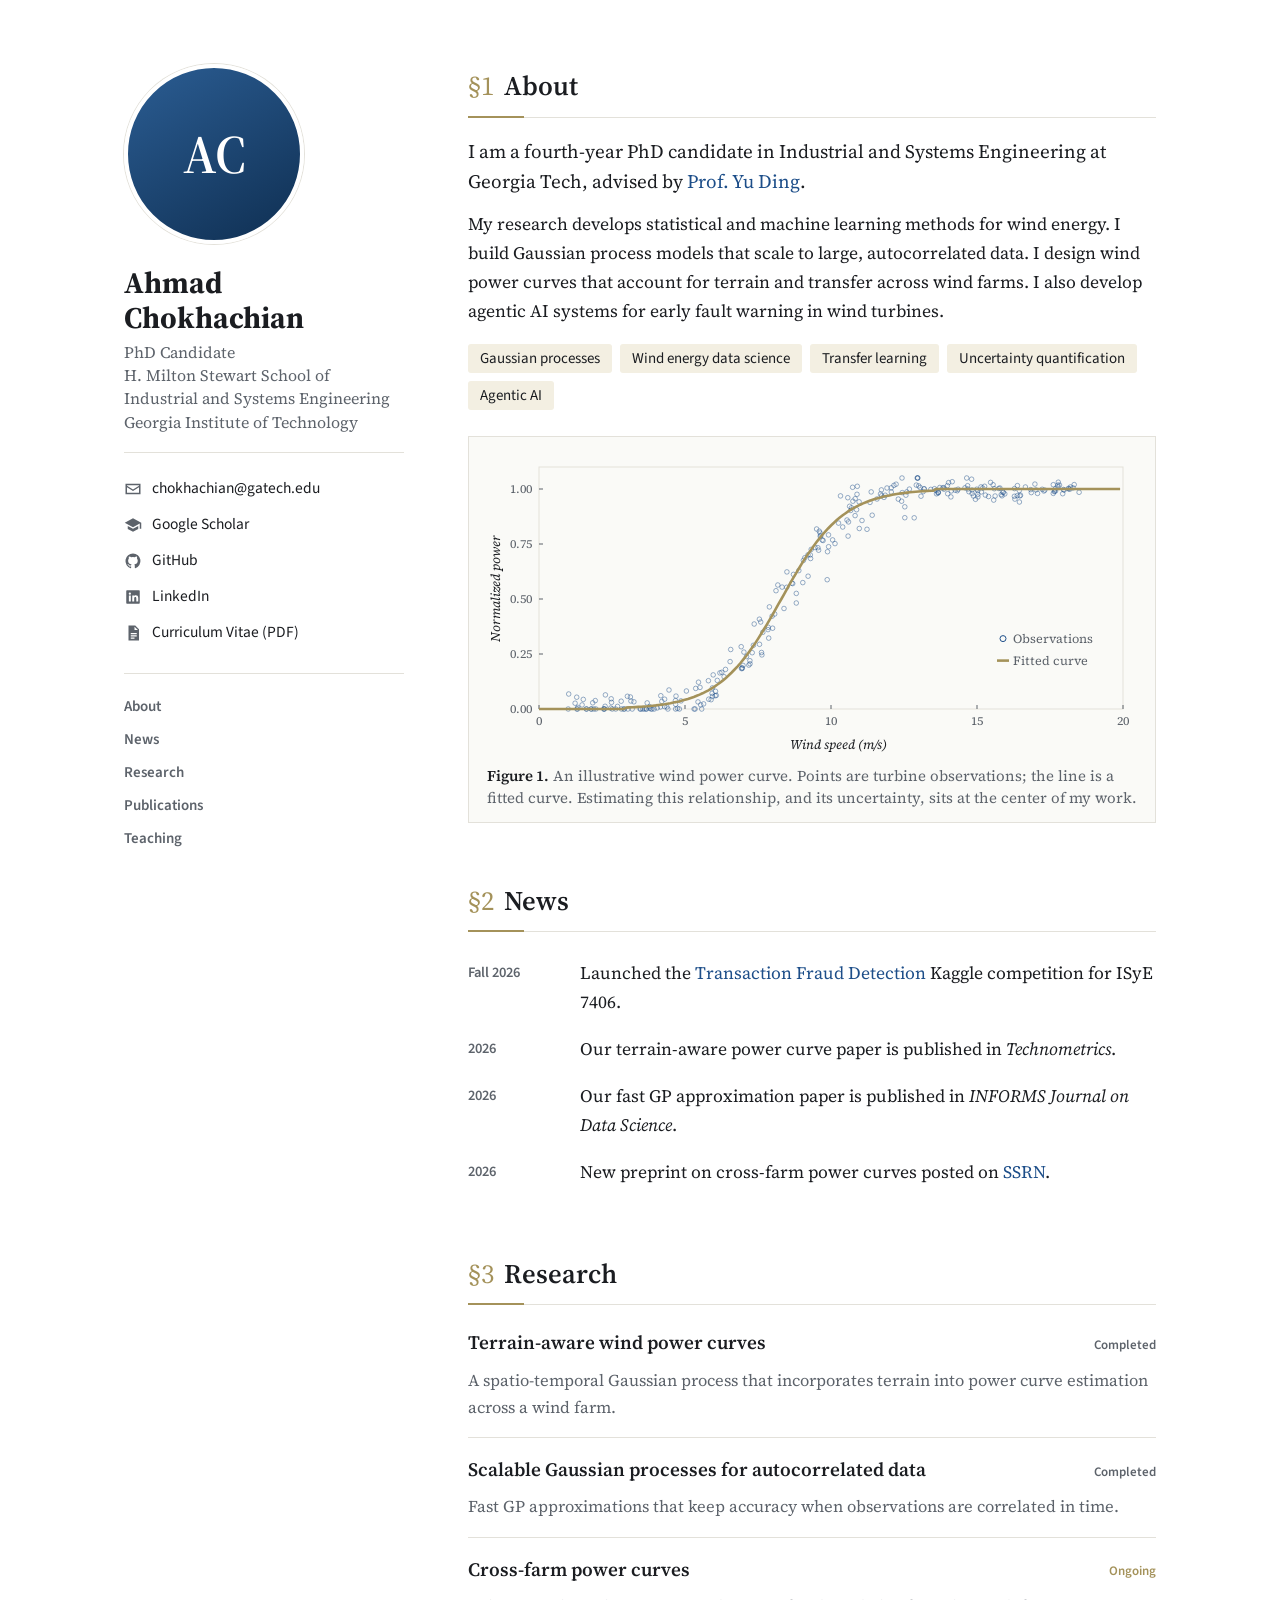
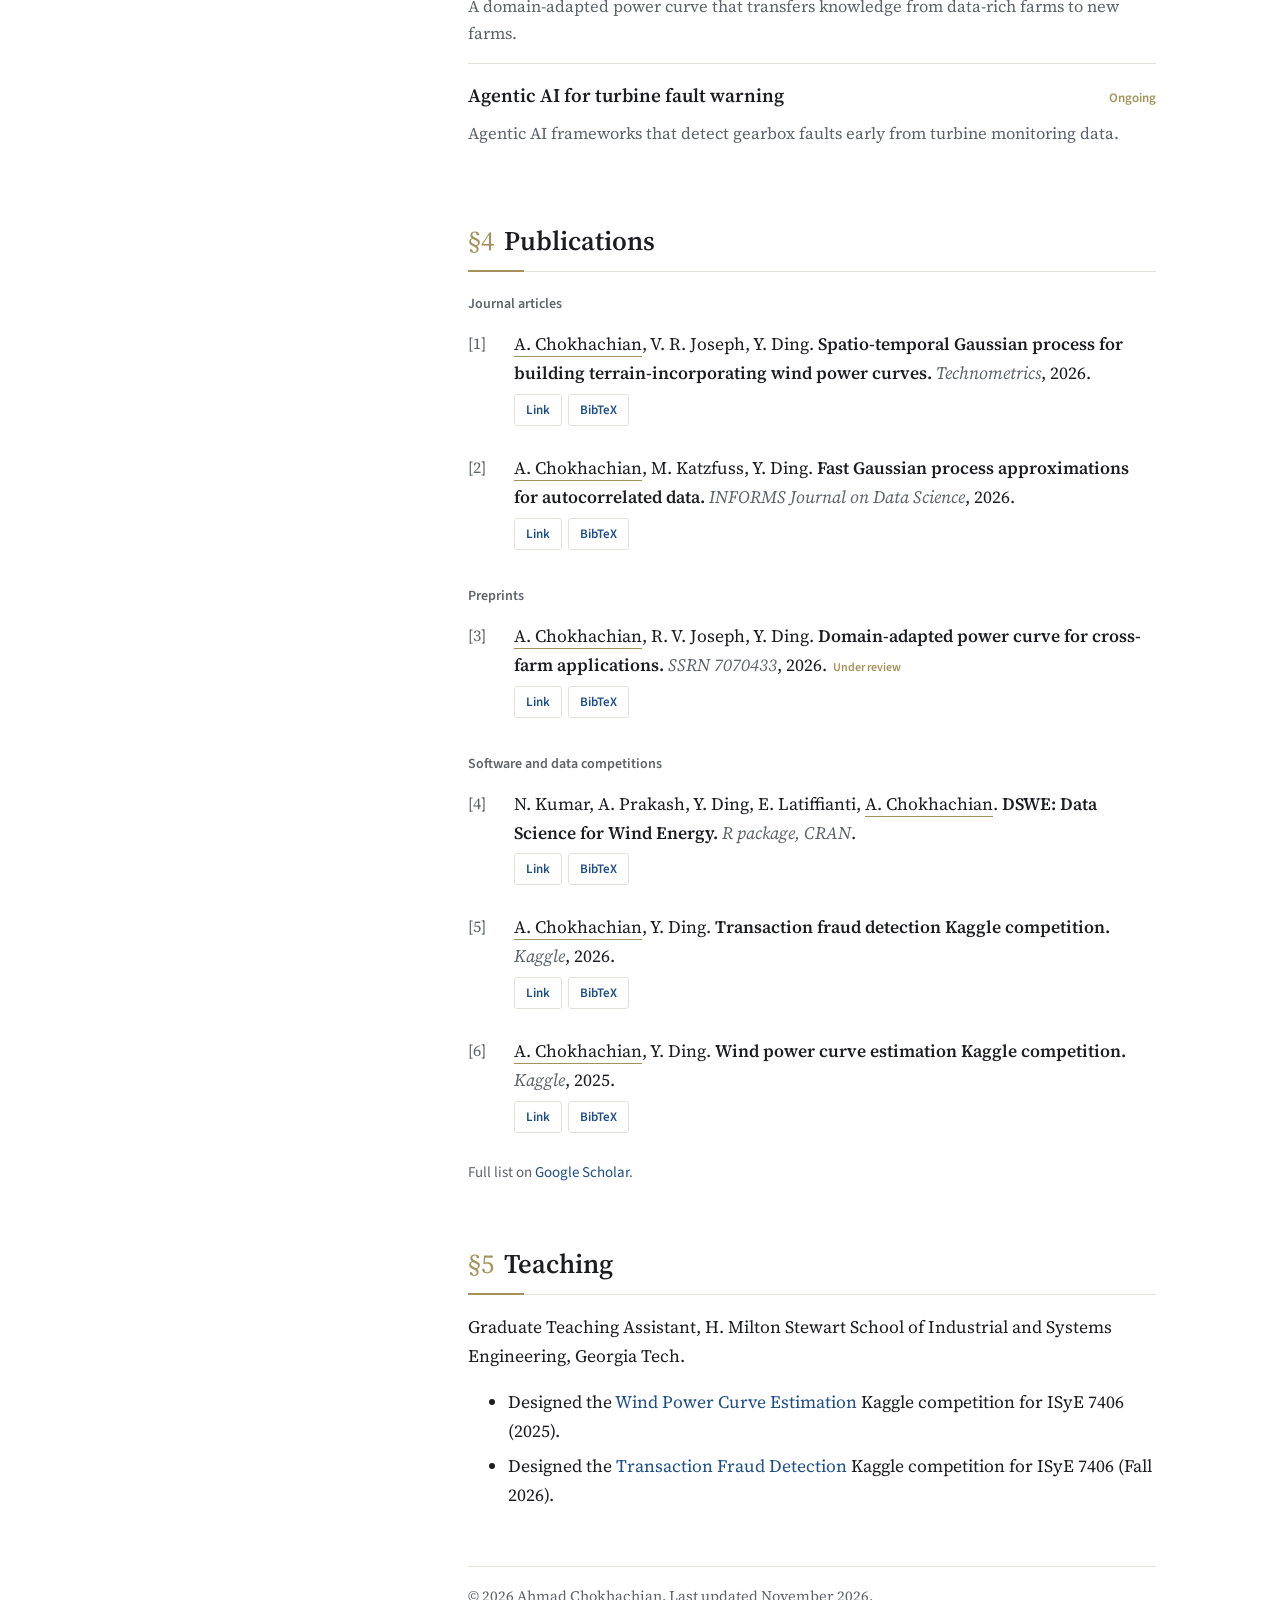
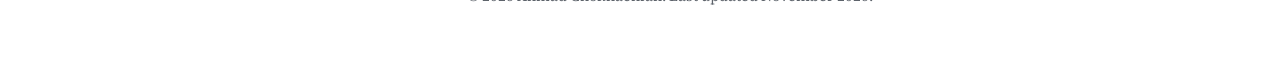
==== index.html @ 2f4c987b "Add files via upload" ====
<!DOCTYPE html>
<html lang="en">
<head>
<meta charset="utf-8">
<meta name="viewport" content="width=device-width, initial-scale=1">
<title>Ahmad Chokhachian</title>
<meta name="description" content="Ahmad Chokhachian, PhD candidate at Georgia Tech ISyE. Wind energy data science, Gaussian processes, agentic AI.">
<link rel="preconnect" href="https://fonts.googleapis.com">
<link rel="preconnect" href="https://fonts.gstatic.com" crossorigin>
<link href="https://fonts.googleapis.com/css2?family=Source+Serif+4:ital,opsz,wght@0,8..60,400;0,8..60,600;0,8..60,700;1,8..60,400&family=Source+Sans+3:wght@400;600&display=swap" rel="stylesheet">
<style>
/* VOICE: scholarly, quiet, precise, like a well-set journal page
   IDEA: a journal article: sidebar as author block, sections as numbered paper sections, a captioned figure
   PICTURE: Figure 1, a wind power curve with turbine observations and a fitted curve
   COLOUR and TYPE: white paper, near-black ink, deep blue links, Georgia Tech gold as hairline accent; Source Serif 4 + Source Sans 3
   LAYOUT: fixed profile sidebar left, single reading column right; stacks on narrow screens */
:root{color-scheme:light dark;
--bg:light-dark(#ffffff,#121417);--paper:light-dark(#fafaf7,#181b1f);--ink:light-dark(#1b1d21,#e4e6ea);
--mute:light-dark(#5d636b,#9aa1aa);--link:light-dark(#1d4e89,#8db8ea);--rule:light-dark(#e3e1da,#2a2e34);
--gold:light-dark(#a4925a,#c8b67c);--hi:light-dark(#f3efe2,#24221b)}
:root[data-theme=light]{color-scheme:light}:root[data-theme=dark]{color-scheme:dark}
*{box-sizing:border-box;min-width:0}
html{scroll-padding-top:24px;scroll-behavior:smooth}
@media(prefers-reduced-motion:reduce){html{scroll-behavior:auto}}
body{margin:0;background:var(--bg);color:var(--ink);font:17.5px/1.65 "Source Serif 4",Georgia,serif;overflow-x:clip}
a{color:var(--link);text-decoration:none}a:hover{text-decoration:underline;text-underline-offset:3px}
a:focus-visible,button:focus-visible{outline:2px solid var(--gold);outline-offset:2px}
.sans{font-family:"Source Sans 3",system-ui,sans-serif}

.page{max-width:1160px;margin:0 auto;display:grid;grid-template-columns:280px minmax(0,1fr);gap:clamp(32px,5vw,72px);padding:clamp(28px,5vw,64px) max(5vw,18px)}

/* sidebar */
aside{position:sticky;top:40px;align-self:start}
.photo{width:180px;height:180px;border-radius:50%;background:linear-gradient(150deg,#2b5d93,#0f2f52);display:grid;place-items:center;color:#fff;font:600 54px "Source Serif 4",serif;overflow:hidden;border:4px solid var(--bg);box-shadow:0 0 0 1px var(--rule)}
.photo img{width:100%;height:100%;object-fit:cover}
aside h1{font-size:30px;line-height:1.15;margin:22px 0 6px;font-weight:700}
.title{color:var(--mute);font-size:16px;line-height:1.45;margin:0 0 18px}
.side-list{list-style:none;margin:0;padding:18px 0 0;border-top:1px solid var(--rule);font:15.5px/1.4 "Source Sans 3",sans-serif}
.side-list li{display:flex;gap:10px;align-items:center;min-height:36px}
.side-list svg{width:18px;height:18px;flex:none;fill:var(--mute)}
.side-list a{color:var(--ink)}.side-list a:hover{color:var(--link)}
.toc{margin-top:22px;padding-top:16px;border-top:1px solid var(--rule);display:flex;flex-direction:column;font:600 15px "Source Sans 3",sans-serif}
.toc a{color:var(--mute);padding:6px 0}.toc a:hover{color:var(--link);text-decoration:none}

/* main */
main section{margin-bottom:56px}
h2{font-size:27px;font-weight:600;margin:0 0 18px;padding-bottom:8px;border-bottom:1px solid var(--rule);position:relative}
h2::after{content:"";position:absolute;left:0;bottom:-1px;width:56px;height:2px;background:var(--gold)}
h2 .n{color:var(--gold);font-weight:400;margin-right:10px}
h3{font-size:19px;font-weight:600;margin:0 0 4px}
p{margin:0 0 14px}
.lede{font-size:19px;line-height:1.6}
.interests{display:flex;flex-wrap:wrap;gap:8px;margin:18px 0 6px;font:15px "Source Sans 3",sans-serif}
.interests span{background:var(--hi);padding:4px 12px;border-radius:3px}

figure{margin:26px 0 8px;background:var(--paper);border:1px solid var(--rule);padding:18px 18px 12px}
.fig{position:relative;min-height:300px}.fig>svg{position:absolute;inset:0;width:100%;height:100%}
figcaption{font-size:15px;color:var(--mute);margin-top:10px;line-height:1.5}
figcaption b{color:var(--ink);font-weight:600}

/* research */
.proj{display:grid;grid-template-columns:minmax(0,1fr) auto;gap:4px 18px;padding:16px 0;border-top:1px solid var(--rule)}
.proj:first-of-type{border-top:0;padding-top:4px}
.proj p{grid-column:1/-1;margin:0;color:var(--mute);font-size:16.5px}
.status{font:600 13px "Source Sans 3",sans-serif;color:var(--mute);white-space:nowrap;align-self:center}
.status.on{color:var(--gold)}

/* news */
.news{list-style:none;margin:0;padding:0}
.news li{display:grid;grid-template-columns:96px minmax(0,1fr);gap:16px;padding:9px 0}
.news time{font:600 14.5px/1.9 "Source Sans 3",sans-serif;color:var(--mute);white-space:nowrap}

/* publications */
.pubs{list-style:none;margin:0;padding:0;counter-reset:p}
.pub{counter-increment:p;position:relative;padding:14px 0 14px 46px}
.pub::before{content:"[" counter(p) "]";position:absolute;left:0;top:14px;color:var(--mute);font-size:16px}
.pub .t{font-weight:600}
.pub .a{color:var(--ink)}.pub .a u{text-decoration:none;border-bottom:1.5px solid var(--gold)}
.pub .v{color:var(--mute);font-style:italic}
.kind{font:600 12px "Source Sans 3",sans-serif;color:var(--gold);margin-left:6px;font-style:normal;white-space:nowrap}
.acts{display:flex;gap:6px;flex-wrap:wrap;margin-top:6px}
.acts a,.acts button{font:600 13px "Source Sans 3",sans-serif;border:1px solid var(--rule);background:none;color:var(--link);padding:4px 11px;border-radius:3px;cursor:pointer;min-height:32px;display:inline-flex;align-items:center}
.acts a:hover,.acts button:hover{border-color:var(--link);text-decoration:none}
pre{overflow-x:auto;background:var(--paper);border:1px solid var(--rule);padding:12px;font-size:13px;margin:10px 0 0;line-height:1.5}
pre[hidden]{display:none}
.subhead{font:600 14px "Source Sans 3",sans-serif;color:var(--mute);margin:22px 0 2px}

/* teaching */
.teach li{margin-bottom:6px}

footer{border-top:1px solid var(--rule);padding-top:18px;color:var(--mute);font-size:14.5px}

@media(max-width:900px){
 .page{grid-template-columns:minmax(0,1fr)}
 aside{position:static;display:grid;grid-template-columns:auto minmax(0,1fr);gap:0 24px;align-items:center}
 .photo{width:120px;height:120px;font-size:38px;grid-row:span 2}
 aside h1{margin-top:0}
 .side-list,.toc{grid-column:1/-1}
 .side-list{display:flex;flex-wrap:wrap;gap:0 18px}
 .toc{flex-direction:row;flex-wrap:wrap;gap:0 18px}
}
@media(max-width:560px){
 aside{grid-template-columns:minmax(0,1fr)}
 .photo{grid-row:auto}aside h1{margin-top:16px}
 .news li{grid-template-columns:minmax(0,1fr);gap:0}
 .fig{min-height:240px}
 .pub{padding-left:36px}
}
</style>
</head>
<body>
<div class="page">

<aside>
 <!-- Replace the initials with your photo: <img src="photo.jpg" alt="Ahmad Chokhachian"> -->
 <div class="photo" aria-hidden="true">AC</div>
 <div>
  <h1>Ahmad Chokhachian</h1>
  <p class="title">PhD Candidate<br>H. Milton Stewart School of Industrial and Systems Engineering<br>Georgia Institute of Technology</p>
 </div>
 <ul class="side-list">
  <li><svg viewBox="0 0 24 24"><path d="M2 5h20v14H2zm2 2v.5l8 5 8-5V7zm16 2.8-8 5-8-5V17h16z"/></svg><a href="mailto:chokhachian@gatech.edu">chokhachian@gatech.edu</a></li>
  <li><svg viewBox="0 0 24 24"><path d="M12 3 1 9l11 6 9-4.9V17h2V9zM5 13.2v4L12 21l7-3.8v-4L12 17z"/></svg><a href="https://scholar.google.com/citations?user=hi71vY8AAAAJ">Google Scholar</a></li>
  <li><svg viewBox="0 0 24 24"><path d="M12 2a10 10 0 0 0-3.2 19.5c.5.1.7-.2.7-.5v-1.7c-2.8.6-3.4-1.3-3.4-1.3-.4-1.2-1.1-1.5-1.1-1.5-.9-.6.1-.6.1-.6 1 .1 1.5 1 1.5 1 .9 1.5 2.3 1.1 2.9.8.1-.6.3-1.1.6-1.3-2.2-.3-4.6-1.1-4.6-5 0-1.1.4-2 1-2.7-.1-.3-.4-1.3.1-2.7 0 0 .8-.3 2.8 1a9.5 9.5 0 0 1 5 0c1.9-1.3 2.8-1 2.8-1 .5 1.4.2 2.4.1 2.7.6.7 1 1.6 1 2.7 0 3.9-2.3 4.7-4.6 5 .4.3.7.9.7 1.9V21c0 .3.2.6.7.5A10 10 0 0 0 12 2z"/></svg><a href="https://github.com/AhmadChokhachian">GitHub</a></li>
  <li><svg viewBox="0 0 24 24"><path d="M4 3h16a1 1 0 0 1 1 1v16a1 1 0 0 1-1 1H4a1 1 0 0 1-1-1V4a1 1 0 0 1 1-1zm2.5 7v8h2.6v-8zm1.3-4a1.5 1.5 0 1 0 0 3 1.5 1.5 0 0 0 0-3zM11 10v8h2.6v-4.2c0-1.1.4-1.9 1.5-1.9s1.3.9 1.3 2V18H19v-4.6c0-2.6-1.4-3.6-3.2-3.6-1.4 0-2.1.7-2.3 1.2V10z"/></svg><a href="https://www.linkedin.com/">LinkedIn</a></li>
  <li><svg viewBox="0 0 24 24"><path d="M6 2h9l5 5v15H6zm8 1.5V8h4.5zM9 12v1.5h8V12zm0 3v1.5h8V15zm0 3v1.5h5V18z"/></svg><a href="cv.pdf">Curriculum Vitae (PDF)</a></li>
 </ul>
 <nav class="toc" aria-label="Sections">
  <a href="#about">About</a><a href="#news">News</a><a href="#research">Research</a><a href="#publications">Publications</a><a href="#teaching">Teaching</a>
 </nav>
</aside>

<main>
 <section id="about">
  <h2><span class="n">§1</span>About</h2>
  <p class="lede">I am a fourth-year PhD candidate in Industrial and Systems Engineering at Georgia Tech, advised by <a href="https://www.isye.gatech.edu/users/yu-ding">Prof. Yu Ding</a>.</p>
  <p>My research develops statistical and machine learning methods for wind energy. I build Gaussian process models that scale to large, autocorrelated data. I design wind power curves that account for terrain and transfer across wind farms. I also develop agentic AI systems for early fault warning in wind turbines.</p>
  <div class="interests"><span>Gaussian processes</span><span>Wind energy data science</span><span>Transfer learning</span><span>Uncertainty quantification</span><span>Agentic AI</span></div>
  <figure>
   <div class="fig"><svg id="pc" role="img" aria-label="Illustrative wind power curve with turbine observations and fitted curve"></svg></div>
   <figcaption><b>Figure 1.</b> An illustrative wind power curve. Points are turbine observations; the line is a fitted curve. Estimating this relationship, and its uncertainty, sits at the center of my work.</figcaption>
  </figure>
 </section>

 <section id="news">
  <h2><span class="n">§2</span>News</h2>
  <ul class="news" id="newslist"></ul>
 </section>

 <section id="research">
  <h2><span class="n">§3</span>Research</h2>
  <div id="projects"></div>
 </section>

 <section id="publications">
  <h2><span class="n">§4</span>Publications</h2>
  <div id="pubs"></div>
  <p class="sans" style="font-size:15px;color:var(--mute);margin-top:14px">Full list on <a href="https://scholar.google.com/citations?user=hi71vY8AAAAJ">Google Scholar</a>.</p>
 </section>

 <section id="teaching">
  <h2><span class="n">§5</span>Teaching</h2>
  <p>Graduate Teaching Assistant, H. Milton Stewart School of Industrial and Systems Engineering, Georgia Tech.</p>
  <ul class="teach">
   <li>Designed the <a href="https://www.kaggle.com/competitions/isye-7406">Wind Power Curve Estimation</a> Kaggle competition for ISyE 7406 (2025).</li>
   <li>Designed the <a href="https://www.kaggle.com/competitions/transaction-fraud-detection">Transaction Fraud Detection</a> Kaggle competition for ISyE 7406 (Fall 2026).</li>
  </ul>
 </section>

 <footer>© 2026 Ahmad Chokhachian. Last updated November 2026.</footer>
</main>
</div>

<script>
{
const news=[
 {d:"Fall 2026",t:"Launched the <a href=\"https://www.kaggle.com/competitions/transaction-fraud-detection\">Transaction Fraud Detection</a> Kaggle competition for ISyE 7406."},
 {d:"2026",t:"Our terrain-aware power curve paper is published in <i>Technometrics</i>."},
 {d:"2026",t:"Our fast GP approximation paper is published in <i>INFORMS Journal on Data Science</i>."},
 {d:"2026",t:"New preprint on cross-farm power curves posted on <a href=\"https://ssrn.com/abstract=7070433\">SSRN</a>."}
];
document.getElementById('newslist').innerHTML=news.map(n=>`<li><time>${n.d}</time><span>${n.t}</span></li>`).join('');

const projects=[
 {t:"Terrain-aware wind power curves",d:"A spatio-temporal Gaussian process that incorporates terrain into power curve estimation across a wind farm.",s:"Completed"},
 {t:"Scalable Gaussian processes for autocorrelated data",d:"Fast GP approximations that keep accuracy when observations are correlated in time.",s:"Completed"},
 {t:"Cross-farm power curves",d:"A domain-adapted power curve that transfers knowledge from data-rich farms to new farms.",s:"Ongoing"},
 {t:"Agentic AI for turbine fault warning",d:"Agentic AI frameworks that detect gearbox faults early from turbine monitoring data.",s:"Ongoing"}
];
document.getElementById('projects').innerHTML=projects.map(p=>`<div class="proj"><h3>${p.t}</h3><span class="status${p.s==='Ongoing'?' on':''}">${p.s}</span><p>${p.d}</p></div>`).join('');

const me='A. Chokhachian';
const groups=[
 {h:"Journal articles",items:[
  {t:"Spatio-temporal Gaussian process for building terrain-incorporating wind power curves",a:["A. Chokhachian","V. R. Joseph","Y. Ding"],v:"Technometrics",y:2026,key:"chokhachian2026stgp",url:"https://scholar.google.com/citations?user=hi71vY8AAAAJ"},
  {t:"Fast Gaussian process approximations for autocorrelated data",a:["A. Chokhachian","M. Katzfuss","Y. Ding"],v:"INFORMS Journal on Data Science",y:2026,key:"chokhachian2026fast",url:"https://scholar.google.com/citations?user=hi71vY8AAAAJ"}]},
 {h:"Preprints",items:[
  {t:"Domain-adapted power curve for cross-farm applications",a:["A. Chokhachian","R. V. Joseph","Y. Ding"],v:"SSRN 7070433",y:2026,key:"chokhachian2026domain",url:"https://ssrn.com/abstract=7070433",k:"Under review"}]},
 {h:"Software and data competitions",items:[
  {t:"DSWE: Data Science for Wind Energy",a:["N. Kumar","A. Prakash","Y. Ding","E. Latiffianti","A. Chokhachian"],v:"R package, CRAN",y:null,key:"dswe",url:"https://cran.r-project.org/package=DSWE"},
  {t:"Transaction fraud detection Kaggle competition",a:["A. Chokhachian","Y. Ding"],v:"Kaggle",y:2026,key:"chokhachian2026fraud",url:"https://www.kaggle.com/competitions/transaction-fraud-detection"},
  {t:"Wind power curve estimation Kaggle competition",a:["A. Chokhachian","Y. Ding"],v:"Kaggle",y:2025,key:"chokhachian2025wind",url:"https://www.kaggle.com/competitions/isye-7406"}]}
];
let i=0;const all=[];
document.getElementById('pubs').innerHTML=groups.map(g=>`<div class="subhead">${g.h}</div><ol class="pubs" style="counter-reset:p ${all.length}">`+g.items.map(p=>{const n=i++;all.push(p);return `<li class="pub">
 <span class="a">${p.a.map(x=>x===me?`<u>${x}</u>`:x).join(', ')}.</span>
 <span class="t">${p.t}.</span>
 <span class="v">${p.v}</span>${p.y?`, ${p.y}`:''}.${p.k?`<span class="kind">${p.k}</span>`:''}
 <div class="acts"><a href="${p.url}">Link</a><button type="button" data-b="${n}" aria-expanded="false">BibTeX</button></div>
 <pre id="bib${n}" hidden></pre></li>`}).join('')+`</ol>`).join('');
all.forEach((p,n)=>{document.getElementById('bib'+n).textContent=`@article{${p.key},\n  title   = {${p.t}},\n  author  = {${p.a.join(' and ')}},\n  journal = {${p.v}},${p.y?`\n  year    = {${p.y}}`:''}\n}`});
document.getElementById('pubs').addEventListener('click',e=>{
 const b=e.target.closest('button[data-b]');if(!b)return;
 const pre=document.getElementById('bib'+b.dataset.b);pre.hidden=!pre.hidden;b.setAttribute('aria-expanded',String(!pre.hidden));
});

/* Figure 1 */
const s=document.getElementById('pc');
let seed=11;const rnd=()=>(seed=(seed*16807)%2147483647)/2147483647;
const gauss=()=>{let u=0;while(!u)u=rnd();return Math.sqrt(-2*Math.log(u))*Math.cos(2*Math.PI*rnd())};
const f=x=>x<3?0:x>=13.5?1:1/(1+Math.exp(-(x-8.3)*0.95));
const pts=[];for(let k=0;k<300;k++){const x=rnd()*17.5+1;const sd=x>4&&x<13?0.06:0.025;pts.push([x,Math.max(0,Math.min(1.05,f(x)+gauss()*sd))])}
const draw=()=>{
 const W=s.clientWidth,H=s.clientHeight;if(!W||!H)return;
 const sm=W<440,m={l:sm?38:52,r:14,t:12,b:sm?38:46};
 const X=x=>m.l+x/20*(W-m.l-m.r),Y=y=>H-m.b-y/1.1*(H-m.t-m.b);
 let g=`<rect x="${m.l}" y="${m.t}" width="${W-m.l-m.r}" height="${H-m.t-m.b}" fill="none" stroke="var(--rule)"/>`;
 [0,.25,.5,.75,1].forEach(v=>{g+=`<line x1="${m.l}" x2="${m.l+4}" y1="${Y(v)}" y2="${Y(v)}" stroke="var(--mute)"/>`;if(!sm||v%0.5===0)g+=`<text x="${m.l-7}" y="${Y(v)+4}" text-anchor="end" font-size="12" fill="var(--mute)" font-family="Source Sans 3,sans-serif">${v.toFixed(sm?1:2)}</text>`});
 [0,5,10,15,20].forEach(v=>{g+=`<line x1="${X(v)}" x2="${X(v)}" y1="${H-m.b}" y2="${H-m.b-4}" stroke="var(--mute)"/><text x="${X(v)}" y="${H-m.b+16}" text-anchor="middle" font-size="12" fill="var(--mute)" font-family="Source Sans 3,sans-serif">${v}</text>`});
 g+=`<text x="${(W+m.l)/2}" y="${H-6}" text-anchor="middle" font-size="13" fill="var(--ink)" font-style="italic">Wind speed (m/s)</text>`;
 g+=`<text transform="translate(13 ${(H-m.b+m.t)/2}) rotate(-90)" text-anchor="middle" font-size="13" fill="var(--ink)" font-style="italic">${sm?'Power':'Normalized power'}</text>`;
 g+=pts.map(([x,y])=>`<circle cx="${X(x).toFixed(1)}" cy="${Y(y).toFixed(1)}" r="2.3" fill="none" stroke="var(--link)" stroke-opacity=".45"/>`).join('');
 let d='';for(let x=0;x<=20;x+=0.1)d+=(d?'L':'M')+X(x).toFixed(1)+' '+Y(f(x)).toFixed(1);
 g+=`<path d="${d}" fill="none" stroke="var(--gold)" stroke-width="2.6"/>`;
 const lx=W-m.r-(sm?96:120),ly=Y(0.32);
 g+=`<circle cx="${lx}" cy="${ly}" r="3" fill="none" stroke="var(--link)"/><text x="${lx+10}" y="${ly+4}" font-size="12.5" fill="var(--mute)" font-family="Source Sans 3,sans-serif">Observations</text>`;
 g+=`<line x1="${lx-6}" x2="${lx+6}" y1="${ly+22}" y2="${ly+22}" stroke="var(--gold)" stroke-width="2.6"/><text x="${lx+10}" y="${ly+26}" font-size="12.5" fill="var(--mute)" font-family="Source Sans 3,sans-serif">Fitted curve</text>`;
 s.innerHTML=g;
};
const ro=new ResizeObserver(draw);ro.observe(s);
}
</script>
</body>
</html>
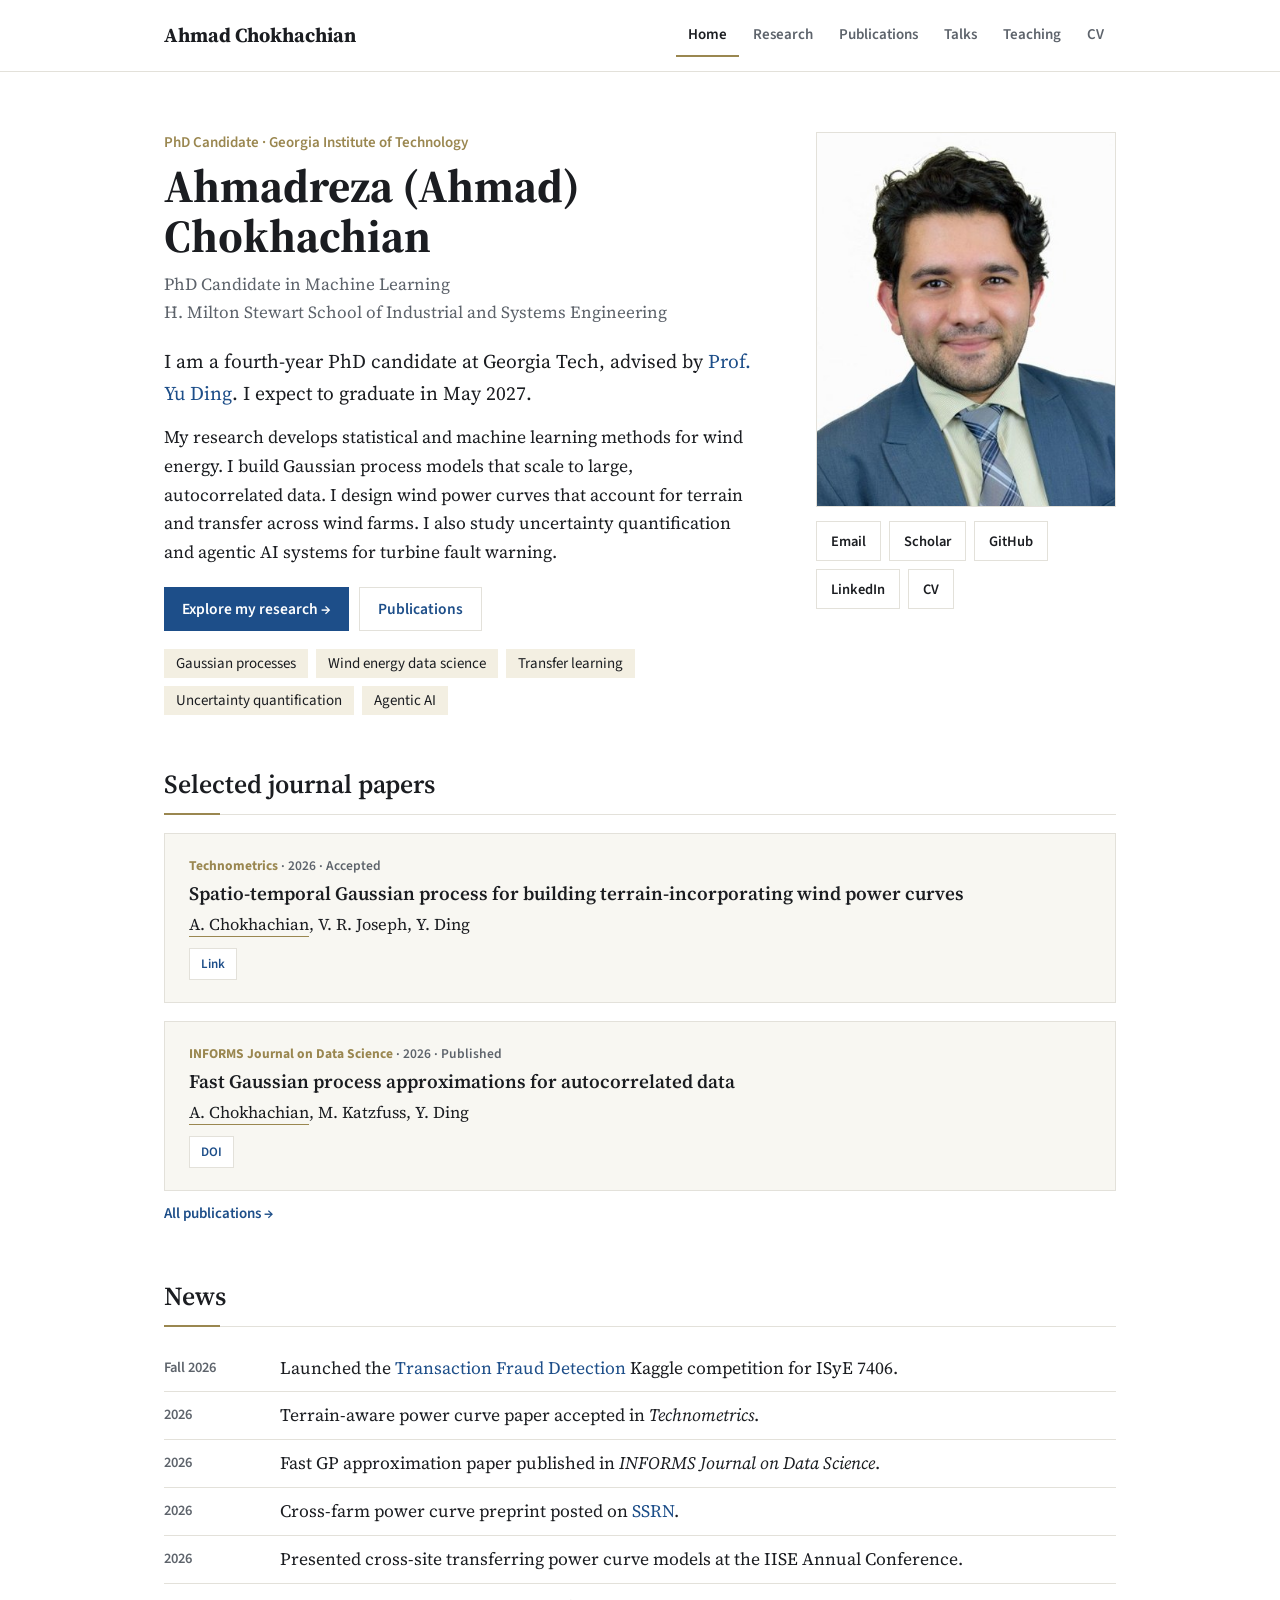
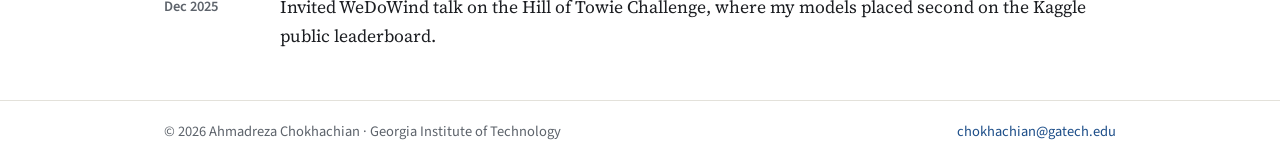
==== commit 4d4623e8: "Add files via upload" ====
--- a/index.html
+++ b/index.html
@@ -4,241 +4,36 @@
 <meta charset="utf-8">
 <meta name="viewport" content="width=device-width, initial-scale=1">
 <title>Ahmad Chokhachian</title>
-<meta name="description" content="Ahmad Chokhachian, PhD candidate at Georgia Tech ISyE. Wind energy data science, Gaussian processes, agentic AI.">
+<meta name="description" content="Ahmadreza (Ahmad) Chokhachian, PhD candidate in Machine Learning at Georgia Tech. Wind energy data science, Gaussian processes, uncertainty quantification.">
 <link rel="preconnect" href="https://fonts.googleapis.com">
 <link rel="preconnect" href="https://fonts.gstatic.com" crossorigin>
-<link href="https://fonts.googleapis.com/css2?family=Source+Serif+4:ital,opsz,wght@0,8..60,400;0,8..60,600;0,8..60,700;1,8..60,400&family=Source+Sans+3:wght@400;600&display=swap" rel="stylesheet">
-<style>
-/* VOICE: scholarly, quiet, precise, like a well-set journal page
-   IDEA: a journal article: sidebar as author block, sections as numbered paper sections, a captioned figure
-   PICTURE: Figure 1, a wind power curve with turbine observations and a fitted curve
-   COLOUR and TYPE: white paper, near-black ink, deep blue links, Georgia Tech gold as hairline accent; Source Serif 4 + Source Sans 3
-   LAYOUT: fixed profile sidebar left, single reading column right; stacks on narrow screens */
-:root{color-scheme:light dark;
---bg:light-dark(#ffffff,#121417);--paper:light-dark(#fafaf7,#181b1f);--ink:light-dark(#1b1d21,#e4e6ea);
---mute:light-dark(#5d636b,#9aa1aa);--link:light-dark(#1d4e89,#8db8ea);--rule:light-dark(#e3e1da,#2a2e34);
---gold:light-dark(#a4925a,#c8b67c);--hi:light-dark(#f3efe2,#24221b)}
-:root[data-theme=light]{color-scheme:light}:root[data-theme=dark]{color-scheme:dark}
-*{box-sizing:border-box;min-width:0}
-html{scroll-padding-top:24px;scroll-behavior:smooth}
-@media(prefers-reduced-motion:reduce){html{scroll-behavior:auto}}
-body{margin:0;background:var(--bg);color:var(--ink);font:17.5px/1.65 "Source Serif 4",Georgia,serif;overflow-x:clip}
-a{color:var(--link);text-decoration:none}a:hover{text-decoration:underline;text-underline-offset:3px}
-a:focus-visible,button:focus-visible{outline:2px solid var(--gold);outline-offset:2px}
-.sans{font-family:"Source Sans 3",system-ui,sans-serif}
-
-.page{max-width:1160px;margin:0 auto;display:grid;grid-template-columns:280px minmax(0,1fr);gap:clamp(32px,5vw,72px);padding:clamp(28px,5vw,64px) max(5vw,18px)}
-
-/* sidebar */
-aside{position:sticky;top:40px;align-self:start}
-.photo{width:180px;height:180px;border-radius:50%;background:linear-gradient(150deg,#2b5d93,#0f2f52);display:grid;place-items:center;color:#fff;font:600 54px "Source Serif 4",serif;overflow:hidden;border:4px solid var(--bg);box-shadow:0 0 0 1px var(--rule)}
-.photo img{width:100%;height:100%;object-fit:cover}
-aside h1{font-size:30px;line-height:1.15;margin:22px 0 6px;font-weight:700}
-.title{color:var(--mute);font-size:16px;line-height:1.45;margin:0 0 18px}
-.side-list{list-style:none;margin:0;padding:18px 0 0;border-top:1px solid var(--rule);font:15.5px/1.4 "Source Sans 3",sans-serif}
-.side-list li{display:flex;gap:10px;align-items:center;min-height:36px}
-.side-list svg{width:18px;height:18px;flex:none;fill:var(--mute)}
-.side-list a{color:var(--ink)}.side-list a:hover{color:var(--link)}
-.toc{margin-top:22px;padding-top:16px;border-top:1px solid var(--rule);display:flex;flex-direction:column;font:600 15px "Source Sans 3",sans-serif}
-.toc a{color:var(--mute);padding:6px 0}.toc a:hover{color:var(--link);text-decoration:none}
-
-/* main */
-main section{margin-bottom:56px}
-h2{font-size:27px;font-weight:600;margin:0 0 18px;padding-bottom:8px;border-bottom:1px solid var(--rule);position:relative}
-h2::after{content:"";position:absolute;left:0;bottom:-1px;width:56px;height:2px;background:var(--gold)}
-h2 .n{color:var(--gold);font-weight:400;margin-right:10px}
-h3{font-size:19px;font-weight:600;margin:0 0 4px}
-p{margin:0 0 14px}
-.lede{font-size:19px;line-height:1.6}
-.interests{display:flex;flex-wrap:wrap;gap:8px;margin:18px 0 6px;font:15px "Source Sans 3",sans-serif}
-.interests span{background:var(--hi);padding:4px 12px;border-radius:3px}
-
-figure{margin:26px 0 8px;background:var(--paper);border:1px solid var(--rule);padding:18px 18px 12px}
-.fig{position:relative;min-height:300px}.fig>svg{position:absolute;inset:0;width:100%;height:100%}
-figcaption{font-size:15px;color:var(--mute);margin-top:10px;line-height:1.5}
-figcaption b{color:var(--ink);font-weight:600}
-
-/* research */
-.proj{display:grid;grid-template-columns:minmax(0,1fr) auto;gap:4px 18px;padding:16px 0;border-top:1px solid var(--rule)}
-.proj:first-of-type{border-top:0;padding-top:4px}
-.proj p{grid-column:1/-1;margin:0;color:var(--mute);font-size:16.5px}
-.status{font:600 13px "Source Sans 3",sans-serif;color:var(--mute);white-space:nowrap;align-self:center}
-.status.on{color:var(--gold)}
-
-/* news */
-.news{list-style:none;margin:0;padding:0}
-.news li{display:grid;grid-template-columns:96px minmax(0,1fr);gap:16px;padding:9px 0}
-.news time{font:600 14.5px/1.9 "Source Sans 3",sans-serif;color:var(--mute);white-space:nowrap}
-
-/* publications */
-.pubs{list-style:none;margin:0;padding:0;counter-reset:p}
-.pub{counter-increment:p;position:relative;padding:14px 0 14px 46px}
-.pub::before{content:"[" counter(p) "]";position:absolute;left:0;top:14px;color:var(--mute);font-size:16px}
-.pub .t{font-weight:600}
-.pub .a{color:var(--ink)}.pub .a u{text-decoration:none;border-bottom:1.5px solid var(--gold)}
-.pub .v{color:var(--mute);font-style:italic}
-.kind{font:600 12px "Source Sans 3",sans-serif;color:var(--gold);margin-left:6px;font-style:normal;white-space:nowrap}
-.acts{display:flex;gap:6px;flex-wrap:wrap;margin-top:6px}
-.acts a,.acts button{font:600 13px "Source Sans 3",sans-serif;border:1px solid var(--rule);background:none;color:var(--link);padding:4px 11px;border-radius:3px;cursor:pointer;min-height:32px;display:inline-flex;align-items:center}
-.acts a:hover,.acts button:hover{border-color:var(--link);text-decoration:none}
-pre{overflow-x:auto;background:var(--paper);border:1px solid var(--rule);padding:12px;font-size:13px;margin:10px 0 0;line-height:1.5}
-pre[hidden]{display:none}
-.subhead{font:600 14px "Source Sans 3",sans-serif;color:var(--mute);margin:22px 0 2px}
-
-/* teaching */
-.teach li{margin-bottom:6px}
-
-footer{border-top:1px solid var(--rule);padding-top:18px;color:var(--mute);font-size:14.5px}
-
-@media(max-width:900px){
- .page{grid-template-columns:minmax(0,1fr)}
- aside{position:static;display:grid;grid-template-columns:auto minmax(0,1fr);gap:0 24px;align-items:center}
- .photo{width:120px;height:120px;font-size:38px;grid-row:span 2}
- aside h1{margin-top:0}
- .side-list,.toc{grid-column:1/-1}
- .side-list{display:flex;flex-wrap:wrap;gap:0 18px}
- .toc{flex-direction:row;flex-wrap:wrap;gap:0 18px}
-}
-@media(max-width:560px){
- aside{grid-template-columns:minmax(0,1fr)}
- .photo{grid-row:auto}aside h1{margin-top:16px}
- .news li{grid-template-columns:minmax(0,1fr);gap:0}
- .fig{min-height:240px}
- .pub{padding-left:36px}
-}
-</style>
+<link href="https://fonts.googleapis.com/css2?family=Source+Serif+4:ital,opsz,wght@0,8..60,400;0,8..60,600;0,8..60,700;1,8..60,400&family=Source+Sans+3:wght@400;600;700&display=swap" rel="stylesheet">
+<link rel="stylesheet" href="style.css">
 </head>
 <body>
-<div class="page">
+<a class="skip" href="#main">Skip to content</a>
+<header><div class="mast"><a class="name" href="index.html">Ahmad Chokhachian</a><nav aria-label="Main"><ul><li><a href="index.html" aria-current=page>Home</a></li><li><a href="research.html">Research</a></li><li><a href="publications.html">Publications</a></li><li><a href="talks.html">Talks</a></li><li><a href="teaching.html">Teaching</a></li><li><a href="cv.pdf">CV</a></li></ul></nav></div></header>
+<main id="main">
+<section class="hero">
+ <div>
+  <div class="kicker">PhD Candidate · Georgia Institute of Technology</div>
+  <h1>Ahmadreza (Ahmad) Chokhachian</h1>
+  <p class="sub">PhD Candidate in Machine Learning<br>H. Milton Stewart School of Industrial and Systems Engineering</p>
+  <p class="lede">I am a fourth-year PhD candidate at Georgia Tech, advised by <a href="https://www.isye.gatech.edu/users/yu-ding">Prof. Yu Ding</a>. I expect to graduate in May 2027.</p>
+  <p>My research develops statistical and machine learning methods for wind energy. I build Gaussian process models that scale to large, autocorrelated data. I design wind power curves that account for terrain and transfer across wind farms. I also study uncertainty quantification and agentic AI systems for turbine fault warning.</p>
+  <a class="btn" href="research.html">Explore my research →</a><a class="btn" style="background:none;color:var(--link);border:1px solid var(--rule)" href="publications.html">Publications</a>
+  <div class="interests"><span>Gaussian processes</span><span>Wind energy data science</span><span>Transfer learning</span><span>Uncertainty quantification</span><span>Agentic AI</span></div>
+ </div>
+ <figure class="portrait"><img src="photo.jpg" alt="Portrait of Ahmad Chokhachian">
+  <div class="links"><a href="mailto:chokhachian@gatech.edu">Email</a><a href="https://scholar.google.com/citations?user=hi71vY8AAAAJ">Scholar</a><a href="https://github.com/AhmadChokhachian">GitHub</a><a href="https://www.linkedin.com/in/ahmadreza-chokhachian">LinkedIn</a><a href="cv.pdf">CV</a></div>
+ </figure>
+</section>
+<h2>Selected journal papers</h2>
+<div class="journals"><article class="jcard"><div class="jvenue">Technometrics <span>· 2026 · Accepted</span></div><h3>Spatio-temporal Gaussian process for building terrain-incorporating wind power curves</h3><div class="auth"><u>A. Chokhachian</u>, V. R. Joseph, Y. Ding</div><div class="acts"><a href="https://scholar.google.com/citations?user=hi71vY8AAAAJ">Link</a></div></article><article class="jcard"><div class="jvenue">INFORMS Journal on Data Science <span>· 2026 · Published</span></div><h3>Fast Gaussian process approximations for autocorrelated data</h3><div class="auth"><u>A. Chokhachian</u>, M. Katzfuss, Y. Ding</div><div class="acts"><a href="https://doi.org/10.1287/ijds.2025.0087">DOI</a></div></article></div>
+<a class="more" href="publications.html">All publications →</a>
+<h2>News</h2><ul class="dated"><li><time>Fall 2026</time><span>Launched the <a href="https://www.kaggle.com/competitions/transaction-fraud-detection">Transaction Fraud Detection</a> Kaggle competition for ISyE 7406.</span></li><li><time>2026</time><span>Terrain-aware power curve paper accepted in <i>Technometrics</i>.</span></li><li><time>2026</time><span>Fast GP approximation paper published in <i>INFORMS Journal on Data Science</i>.</span></li><li><time>2026</time><span>Cross-farm power curve preprint posted on <a href="https://ssrn.com/abstract=7070433">SSRN</a>.</span></li><li><time>2026</time><span>Presented cross-site transferring power curve models at the IISE Annual Conference.</span></li><li><time>Dec 2025</time><span>Invited WeDoWind talk on the Hill of Towie Challenge, where my models placed second on the Kaggle public leaderboard.</span></li></ul>
+</main>
+<footer><div><span>© 2026 Ahmadreza Chokhachian · Georgia Institute of Technology</span><span><a href="mailto:chokhachian@gatech.edu">chokhachian@gatech.edu</a></span></div></footer>
 
-<aside>
- <!-- Replace the initials with your photo: <img src="photo.jpg" alt="Ahmad Chokhachian"> -->
- <div class="photo" aria-hidden="true">AC</div>
- <div>
-  <h1>Ahmad Chokhachian</h1>
-  <p class="title">PhD Candidate<br>H. Milton Stewart School of Industrial and Systems Engineering<br>Georgia Institute of Technology</p>
- </div>
- <ul class="side-list">
-  <li><svg viewBox="0 0 24 24"><path d="M2 5h20v14H2zm2 2v.5l8 5 8-5V7zm16 2.8-8 5-8-5V17h16z"/></svg><a href="mailto:chokhachian@gatech.edu">chokhachian@gatech.edu</a></li>
-  <li><svg viewBox="0 0 24 24"><path d="M12 3 1 9l11 6 9-4.9V17h2V9zM5 13.2v4L12 21l7-3.8v-4L12 17z"/></svg><a href="https://scholar.google.com/citations?user=hi71vY8AAAAJ">Google Scholar</a></li>
-  <li><svg viewBox="0 0 24 24"><path d="M12 2a10 10 0 0 0-3.2 19.5c.5.1.7-.2.7-.5v-1.7c-2.8.6-3.4-1.3-3.4-1.3-.4-1.2-1.1-1.5-1.1-1.5-.9-.6.1-.6.1-.6 1 .1 1.5 1 1.5 1 .9 1.5 2.3 1.1 2.9.8.1-.6.3-1.1.6-1.3-2.2-.3-4.6-1.1-4.6-5 0-1.1.4-2 1-2.7-.1-.3-.4-1.3.1-2.7 0 0 .8-.3 2.8 1a9.5 9.5 0 0 1 5 0c1.9-1.3 2.8-1 2.8-1 .5 1.4.2 2.4.1 2.7.6.7 1 1.6 1 2.7 0 3.9-2.3 4.7-4.6 5 .4.3.7.9.7 1.9V21c0 .3.2.6.7.5A10 10 0 0 0 12 2z"/></svg><a href="https://github.com/AhmadChokhachian">GitHub</a></li>
-  <li><svg viewBox="0 0 24 24"><path d="M4 3h16a1 1 0 0 1 1 1v16a1 1 0 0 1-1 1H4a1 1 0 0 1-1-1V4a1 1 0 0 1 1-1zm2.5 7v8h2.6v-8zm1.3-4a1.5 1.5 0 1 0 0 3 1.5 1.5 0 0 0 0-3zM11 10v8h2.6v-4.2c0-1.1.4-1.9 1.5-1.9s1.3.9 1.3 2V18H19v-4.6c0-2.6-1.4-3.6-3.2-3.6-1.4 0-2.1.7-2.3 1.2V10z"/></svg><a href="https://www.linkedin.com/">LinkedIn</a></li>
-  <li><svg viewBox="0 0 24 24"><path d="M6 2h9l5 5v15H6zm8 1.5V8h4.5zM9 12v1.5h8V12zm0 3v1.5h8V15zm0 3v1.5h5V18z"/></svg><a href="cv.pdf">Curriculum Vitae (PDF)</a></li>
- </ul>
- <nav class="toc" aria-label="Sections">
-  <a href="#about">About</a><a href="#news">News</a><a href="#research">Research</a><a href="#publications">Publications</a><a href="#teaching">Teaching</a>
- </nav>
-</aside>
-
-<main>
- <section id="about">
-  <h2><span class="n">§1</span>About</h2>
-  <p class="lede">I am a fourth-year PhD candidate in Industrial and Systems Engineering at Georgia Tech, advised by <a href="https://www.isye.gatech.edu/users/yu-ding">Prof. Yu Ding</a>.</p>
-  <p>My research develops statistical and machine learning methods for wind energy. I build Gaussian process models that scale to large, autocorrelated data. I design wind power curves that account for terrain and transfer across wind farms. I also develop agentic AI systems for early fault warning in wind turbines.</p>
-  <div class="interests"><span>Gaussian processes</span><span>Wind energy data science</span><span>Transfer learning</span><span>Uncertainty quantification</span><span>Agentic AI</span></div>
-  <figure>
-   <div class="fig"><svg id="pc" role="img" aria-label="Illustrative wind power curve with turbine observations and fitted curve"></svg></div>
-   <figcaption><b>Figure 1.</b> An illustrative wind power curve. Points are turbine observations; the line is a fitted curve. Estimating this relationship, and its uncertainty, sits at the center of my work.</figcaption>
-  </figure>
- </section>
-
- <section id="news">
-  <h2><span class="n">§2</span>News</h2>
-  <ul class="news" id="newslist"></ul>
- </section>
-
- <section id="research">
-  <h2><span class="n">§3</span>Research</h2>
-  <div id="projects"></div>
- </section>
-
- <section id="publications">
-  <h2><span class="n">§4</span>Publications</h2>
-  <div id="pubs"></div>
-  <p class="sans" style="font-size:15px;color:var(--mute);margin-top:14px">Full list on <a href="https://scholar.google.com/citations?user=hi71vY8AAAAJ">Google Scholar</a>.</p>
- </section>
-
- <section id="teaching">
-  <h2><span class="n">§5</span>Teaching</h2>
-  <p>Graduate Teaching Assistant, H. Milton Stewart School of Industrial and Systems Engineering, Georgia Tech.</p>
-  <ul class="teach">
-   <li>Designed the <a href="https://www.kaggle.com/competitions/isye-7406">Wind Power Curve Estimation</a> Kaggle competition for ISyE 7406 (2025).</li>
-   <li>Designed the <a href="https://www.kaggle.com/competitions/transaction-fraud-detection">Transaction Fraud Detection</a> Kaggle competition for ISyE 7406 (Fall 2026).</li>
-  </ul>
- </section>
-
- <footer>© 2026 Ahmad Chokhachian. Last updated November 2026.</footer>
-</main>
-</div>
-
-<script>
-{
-const news=[
- {d:"Fall 2026",t:"Launched the <a href=\"https://www.kaggle.com/competitions/transaction-fraud-detection\">Transaction Fraud Detection</a> Kaggle competition for ISyE 7406."},
- {d:"2026",t:"Our terrain-aware power curve paper is published in <i>Technometrics</i>."},
- {d:"2026",t:"Our fast GP approximation paper is published in <i>INFORMS Journal on Data Science</i>."},
- {d:"2026",t:"New preprint on cross-farm power curves posted on <a href=\"https://ssrn.com/abstract=7070433\">SSRN</a>."}
-];
-document.getElementById('newslist').innerHTML=news.map(n=>`<li><time>${n.d}</time><span>${n.t}</span></li>`).join('');
-
-const projects=[
- {t:"Terrain-aware wind power curves",d:"A spatio-temporal Gaussian process that incorporates terrain into power curve estimation across a wind farm.",s:"Completed"},
- {t:"Scalable Gaussian processes for autocorrelated data",d:"Fast GP approximations that keep accuracy when observations are correlated in time.",s:"Completed"},
- {t:"Cross-farm power curves",d:"A domain-adapted power curve that transfers knowledge from data-rich farms to new farms.",s:"Ongoing"},
- {t:"Agentic AI for turbine fault warning",d:"Agentic AI frameworks that detect gearbox faults early from turbine monitoring data.",s:"Ongoing"}
-];
-document.getElementById('projects').innerHTML=projects.map(p=>`<div class="proj"><h3>${p.t}</h3><span class="status${p.s==='Ongoing'?' on':''}">${p.s}</span><p>${p.d}</p></div>`).join('');
-
-const me='A. Chokhachian';
-const groups=[
- {h:"Journal articles",items:[
-  {t:"Spatio-temporal Gaussian process for building terrain-incorporating wind power curves",a:["A. Chokhachian","V. R. Joseph","Y. Ding"],v:"Technometrics",y:2026,key:"chokhachian2026stgp",url:"https://scholar.google.com/citations?user=hi71vY8AAAAJ"},
-  {t:"Fast Gaussian process approximations for autocorrelated data",a:["A. Chokhachian","M. Katzfuss","Y. Ding"],v:"INFORMS Journal on Data Science",y:2026,key:"chokhachian2026fast",url:"https://scholar.google.com/citations?user=hi71vY8AAAAJ"}]},
- {h:"Preprints",items:[
-  {t:"Domain-adapted power curve for cross-farm applications",a:["A. Chokhachian","R. V. Joseph","Y. Ding"],v:"SSRN 7070433",y:2026,key:"chokhachian2026domain",url:"https://ssrn.com/abstract=7070433",k:"Under review"}]},
- {h:"Software and data competitions",items:[
-  {t:"DSWE: Data Science for Wind Energy",a:["N. Kumar","A. Prakash","Y. Ding","E. Latiffianti","A. Chokhachian"],v:"R package, CRAN",y:null,key:"dswe",url:"https://cran.r-project.org/package=DSWE"},
-  {t:"Transaction fraud detection Kaggle competition",a:["A. Chokhachian","Y. Ding"],v:"Kaggle",y:2026,key:"chokhachian2026fraud",url:"https://www.kaggle.com/competitions/transaction-fraud-detection"},
-  {t:"Wind power curve estimation Kaggle competition",a:["A. Chokhachian","Y. Ding"],v:"Kaggle",y:2025,key:"chokhachian2025wind",url:"https://www.kaggle.com/competitions/isye-7406"}]}
-];
-let i=0;const all=[];
-document.getElementById('pubs').innerHTML=groups.map(g=>`<div class="subhead">${g.h}</div><ol class="pubs" style="counter-reset:p ${all.length}">`+g.items.map(p=>{const n=i++;all.push(p);return `<li class="pub">
- <span class="a">${p.a.map(x=>x===me?`<u>${x}</u>`:x).join(', ')}.</span>
- <span class="t">${p.t}.</span>
- <span class="v">${p.v}</span>${p.y?`, ${p.y}`:''}.${p.k?`<span class="kind">${p.k}</span>`:''}
- <div class="acts"><a href="${p.url}">Link</a><button type="button" data-b="${n}" aria-expanded="false">BibTeX</button></div>
- <pre id="bib${n}" hidden></pre></li>`}).join('')+`</ol>`).join('');
-all.forEach((p,n)=>{document.getElementById('bib'+n).textContent=`@article{${p.key},\n  title   = {${p.t}},\n  author  = {${p.a.join(' and ')}},\n  journal = {${p.v}},${p.y?`\n  year    = {${p.y}}`:''}\n}`});
-document.getElementById('pubs').addEventListener('click',e=>{
- const b=e.target.closest('button[data-b]');if(!b)return;
- const pre=document.getElementById('bib'+b.dataset.b);pre.hidden=!pre.hidden;b.setAttribute('aria-expanded',String(!pre.hidden));
-});
-
-/* Figure 1 */
-const s=document.getElementById('pc');
-let seed=11;const rnd=()=>(seed=(seed*16807)%2147483647)/2147483647;
-const gauss=()=>{let u=0;while(!u)u=rnd();return Math.sqrt(-2*Math.log(u))*Math.cos(2*Math.PI*rnd())};
-const f=x=>x<3?0:x>=13.5?1:1/(1+Math.exp(-(x-8.3)*0.95));
-const pts=[];for(let k=0;k<300;k++){const x=rnd()*17.5+1;const sd=x>4&&x<13?0.06:0.025;pts.push([x,Math.max(0,Math.min(1.05,f(x)+gauss()*sd))])}
-const draw=()=>{
- const W=s.clientWidth,H=s.clientHeight;if(!W||!H)return;
- const sm=W<440,m={l:sm?38:52,r:14,t:12,b:sm?38:46};
- const X=x=>m.l+x/20*(W-m.l-m.r),Y=y=>H-m.b-y/1.1*(H-m.t-m.b);
- let g=`<rect x="${m.l}" y="${m.t}" width="${W-m.l-m.r}" height="${H-m.t-m.b}" fill="none" stroke="var(--rule)"/>`;
- [0,.25,.5,.75,1].forEach(v=>{g+=`<line x1="${m.l}" x2="${m.l+4}" y1="${Y(v)}" y2="${Y(v)}" stroke="var(--mute)"/>`;if(!sm||v%0.5===0)g+=`<text x="${m.l-7}" y="${Y(v)+4}" text-anchor="end" font-size="12" fill="var(--mute)" font-family="Source Sans 3,sans-serif">${v.toFixed(sm?1:2)}</text>`});
- [0,5,10,15,20].forEach(v=>{g+=`<line x1="${X(v)}" x2="${X(v)}" y1="${H-m.b}" y2="${H-m.b-4}" stroke="var(--mute)"/><text x="${X(v)}" y="${H-m.b+16}" text-anchor="middle" font-size="12" fill="var(--mute)" font-family="Source Sans 3,sans-serif">${v}</text>`});
- g+=`<text x="${(W+m.l)/2}" y="${H-6}" text-anchor="middle" font-size="13" fill="var(--ink)" font-style="italic">Wind speed (m/s)</text>`;
- g+=`<text transform="translate(13 ${(H-m.b+m.t)/2}) rotate(-90)" text-anchor="middle" font-size="13" fill="var(--ink)" font-style="italic">${sm?'Power':'Normalized power'}</text>`;
- g+=pts.map(([x,y])=>`<circle cx="${X(x).toFixed(1)}" cy="${Y(y).toFixed(1)}" r="2.3" fill="none" stroke="var(--link)" stroke-opacity=".45"/>`).join('');
- let d='';for(let x=0;x<=20;x+=0.1)d+=(d?'L':'M')+X(x).toFixed(1)+' '+Y(f(x)).toFixed(1);
- g+=`<path d="${d}" fill="none" stroke="var(--gold)" stroke-width="2.6"/>`;
- const lx=W-m.r-(sm?96:120),ly=Y(0.32);
- g+=`<circle cx="${lx}" cy="${ly}" r="3" fill="none" stroke="var(--link)"/><text x="${lx+10}" y="${ly+4}" font-size="12.5" fill="var(--mute)" font-family="Source Sans 3,sans-serif">Observations</text>`;
- g+=`<line x1="${lx-6}" x2="${lx+6}" y1="${ly+22}" y2="${ly+22}" stroke="var(--gold)" stroke-width="2.6"/><text x="${lx+10}" y="${ly+26}" font-size="12.5" fill="var(--mute)" font-family="Source Sans 3,sans-serif">Fitted curve</text>`;
- s.innerHTML=g;
-};
-const ro=new ResizeObserver(draw);ro.observe(s);
-}
-</script>
 </body>
 </html>
--- a/style.css
+++ b/style.css
@@ -0,0 +1,81 @@
+/* VOICE: scholarly, quiet, precise, like a well-set journal
+   IDEA: a journal issue: masthead nav, article-style pages, a captioned figure
+   PICTURE: home portrait plus Figure 1, a wind power curve with observations and fitted curve
+   COLOUR and TYPE: white paper, near-black ink, deep blue links, Georgia Tech gold hairlines; Source Serif 4 + Source Sans 3
+   LAYOUT: masthead with page links; one reading column per page; home has portrait beside intro */
+:root{color-scheme:light dark;
+--bg:light-dark(#ffffff,#121417);--paper:light-dark(#f8f7f2,#191c20);--ink:light-dark(#1b1d21,#e4e6ea);
+--mute:light-dark(#5d636b,#9aa1aa);--link:light-dark(#1d4e89,#8db8ea);--rule:light-dark(#e3e1da,#2a2e34);
+--gold:light-dark(#9a8750,#c8b67c);--hi:light-dark(#f3efe2,#24221b)}
+:root[data-theme=light]{color-scheme:light}:root[data-theme=dark]{color-scheme:dark}
+*{box-sizing:border-box;min-width:0}
+body{margin:0;background:var(--bg);color:var(--ink);font:17.5px/1.65 "Source Serif 4",Georgia,serif;overflow-x:clip}
+a{color:var(--link);text-decoration:none}a:hover{text-decoration:underline;text-underline-offset:3px}
+a:focus-visible,button:focus-visible{outline:2px solid var(--gold);outline-offset:2px}
+.skip{position:absolute;left:-999px}.skip:focus{left:12px;top:12px;background:var(--bg);padding:8px;z-index:9}
+header{border-bottom:1px solid var(--rule);background:var(--bg);position:sticky;top:0;z-index:5}
+.mast{max-width:1080px;margin:0 auto;padding:14px max(5vw,18px);display:flex;align-items:center;justify-content:space-between;gap:10px 24px;flex-wrap:wrap}
+.name{font-weight:700;font-size:20px;color:var(--ink)}.name:hover{text-decoration:none}
+nav ul{list-style:none;margin:0;padding:0;display:flex;flex-wrap:wrap;gap:2px}
+nav a{display:block;padding:10px 12px;font:600 15px "Source Sans 3",sans-serif;color:var(--mute);border-bottom:2px solid transparent}
+nav a:hover{color:var(--ink);text-decoration:none}
+nav a[aria-current=page]{color:var(--ink);border-bottom-color:var(--gold)}
+main{max-width:1080px;margin:0 auto;padding:clamp(32px,5vw,60px) max(5vw,18px) 40px}
+h1{font-size:clamp(34px,4.4vw,46px);line-height:1.08;margin:0 0 10px;font-weight:700;text-wrap:balance}
+h2{font-size:26px;font-weight:600;margin:48px 0 18px;padding-bottom:8px;border-bottom:1px solid var(--rule);position:relative}
+h2::after{content:"";position:absolute;left:0;bottom:-1px;width:56px;height:2px;background:var(--gold)}
+h3{font-size:19px;font-weight:600;margin:0 0 4px;line-height:1.35}
+p{margin:0 0 14px}
+.kicker{font:600 15px "Source Sans 3",sans-serif;color:var(--gold);margin-bottom:8px}
+.lede{font-size:19.5px;line-height:1.6}
+.sub{color:var(--mute);font-size:17px;margin:0 0 20px}
+.sans{font-family:"Source Sans 3",sans-serif}
+/* home */
+.hero{display:grid;grid-template-columns:minmax(0,1fr) 300px;gap:clamp(28px,5vw,64px);align-items:start}
+.portrait{margin:0}
+.portrait img{width:100%;aspect-ratio:4/5;object-fit:cover;object-position:50% 15%;display:block;border:1px solid var(--rule)}
+.links{display:flex;flex-wrap:wrap;gap:8px;margin-top:14px}
+.links a{font:600 14.5px "Source Sans 3",sans-serif;border:1px solid var(--rule);padding:8px 14px;color:var(--ink);min-height:40px;display:inline-flex;align-items:center}
+.links a:hover{border-color:var(--link);color:var(--link);text-decoration:none}
+.btn{display:inline-flex;align-items:center;min-height:44px;font:600 15.5px "Source Sans 3",sans-serif;background:var(--link);color:var(--bg);padding:10px 18px;margin:6px 10px 0 0}
+.btn:hover{text-decoration:none;opacity:.9}
+.interests{display:flex;flex-wrap:wrap;gap:8px;margin:18px 0 0;font:15px "Source Sans 3",sans-serif}
+.interests span{background:var(--hi);padding:4px 12px}
+figure.fig1{margin:0;background:var(--paper);border:1px solid var(--rule);padding:18px 18px 12px}
+.fig{position:relative;min-height:300px}.fig>svg{position:absolute;inset:0;width:100%;height:100%}
+figcaption{font-size:15px;color:var(--mute);margin-top:10px;line-height:1.5}figcaption b{color:var(--ink)}
+.two{display:grid;grid-template-columns:minmax(0,1.1fr) minmax(0,1fr);gap:clamp(24px,4vw,48px);align-items:start}
+/* lists */
+.dated{list-style:none;margin:0;padding:0}
+.dated li{display:grid;grid-template-columns:100px minmax(0,1fr);gap:16px;padding:9px 0;border-top:1px solid var(--rule)}
+.dated li:first-child{border-top:0}
+.dated time{font:600 14.5px/1.9 "Source Sans 3",sans-serif;color:var(--mute);white-space:nowrap}
+.more{font:600 15px "Source Sans 3",sans-serif;display:inline-block;margin-top:12px}
+/* journal highlight */
+.journals{display:grid;gap:18px}
+.jcard{background:var(--paper);border:1px solid var(--rule);padding:22px 24px}
+.jvenue{font:700 13.5px "Source Sans 3",sans-serif;color:var(--gold);margin-bottom:6px}
+.jvenue span{color:var(--mute);font-weight:600}
+.auth{color:var(--ink);font-size:16.5px}.auth u{text-decoration:none;border-bottom:1.5px solid var(--gold)}
+.abs{color:var(--mute);font-size:16px;margin:10px 0 0}
+.acts{display:flex;gap:6px;flex-wrap:wrap;margin-top:10px}
+.acts a,.acts button{font:600 13px "Source Sans 3",sans-serif;border:1px solid var(--rule);background:var(--bg);color:var(--link);padding:4px 11px;cursor:pointer;min-height:32px;display:inline-flex;align-items:center}
+.acts a:hover,.acts button:hover{border-color:var(--link);text-decoration:none}
+pre{overflow-x:auto;background:var(--bg);border:1px solid var(--rule);padding:12px;font-size:13px;margin:10px 0 0;line-height:1.5}
+pre[hidden]{display:none}
+.pubs{list-style:none;margin:0;padding:0}
+.pub{padding:14px 0;border-top:1px solid var(--rule)}.pub:first-child{border-top:0}
+.pub .v{color:var(--mute);font-style:italic}
+.badge{font:600 12px "Source Sans 3",sans-serif;color:var(--mute);border:1px solid var(--rule);padding:1px 7px;margin-left:6px;white-space:nowrap;font-style:normal}
+/* research */
+.proj{padding:20px 0;border-top:1px solid var(--rule);display:grid;grid-template-columns:minmax(0,1fr) auto;gap:4px 16px}
+.proj:first-of-type{border-top:0}
+.proj p{grid-column:1/-1;margin:4px 0 0;color:var(--mute)}
+.status{font:600 13px "Source Sans 3",sans-serif;color:var(--mute);white-space:nowrap}.status.on{color:var(--gold)}
+.chips{display:flex;flex-wrap:wrap;gap:6px;margin-top:8px;grid-column:1/-1}
+.chips a{font:600 13px "Source Sans 3",sans-serif}
+footer{border-top:1px solid var(--rule);color:var(--mute);font:14.5px "Source Sans 3",sans-serif}
+footer div{max-width:1080px;margin:0 auto;padding:20px max(5vw,18px);display:flex;justify-content:space-between;gap:12px;flex-wrap:wrap}
+@media(max-width:820px){.hero,.two{grid-template-columns:minmax(0,1fr)}.portrait{max-width:260px;order:-1}}
+@media(max-width:560px){nav a{padding:8px 9px;font-size:14px}.dated li{grid-template-columns:minmax(0,1fr);gap:0}.fig{min-height:240px}.jcard{padding:18px}}
+@media(prefers-reduced-motion:reduce){*{scroll-behavior:auto}}
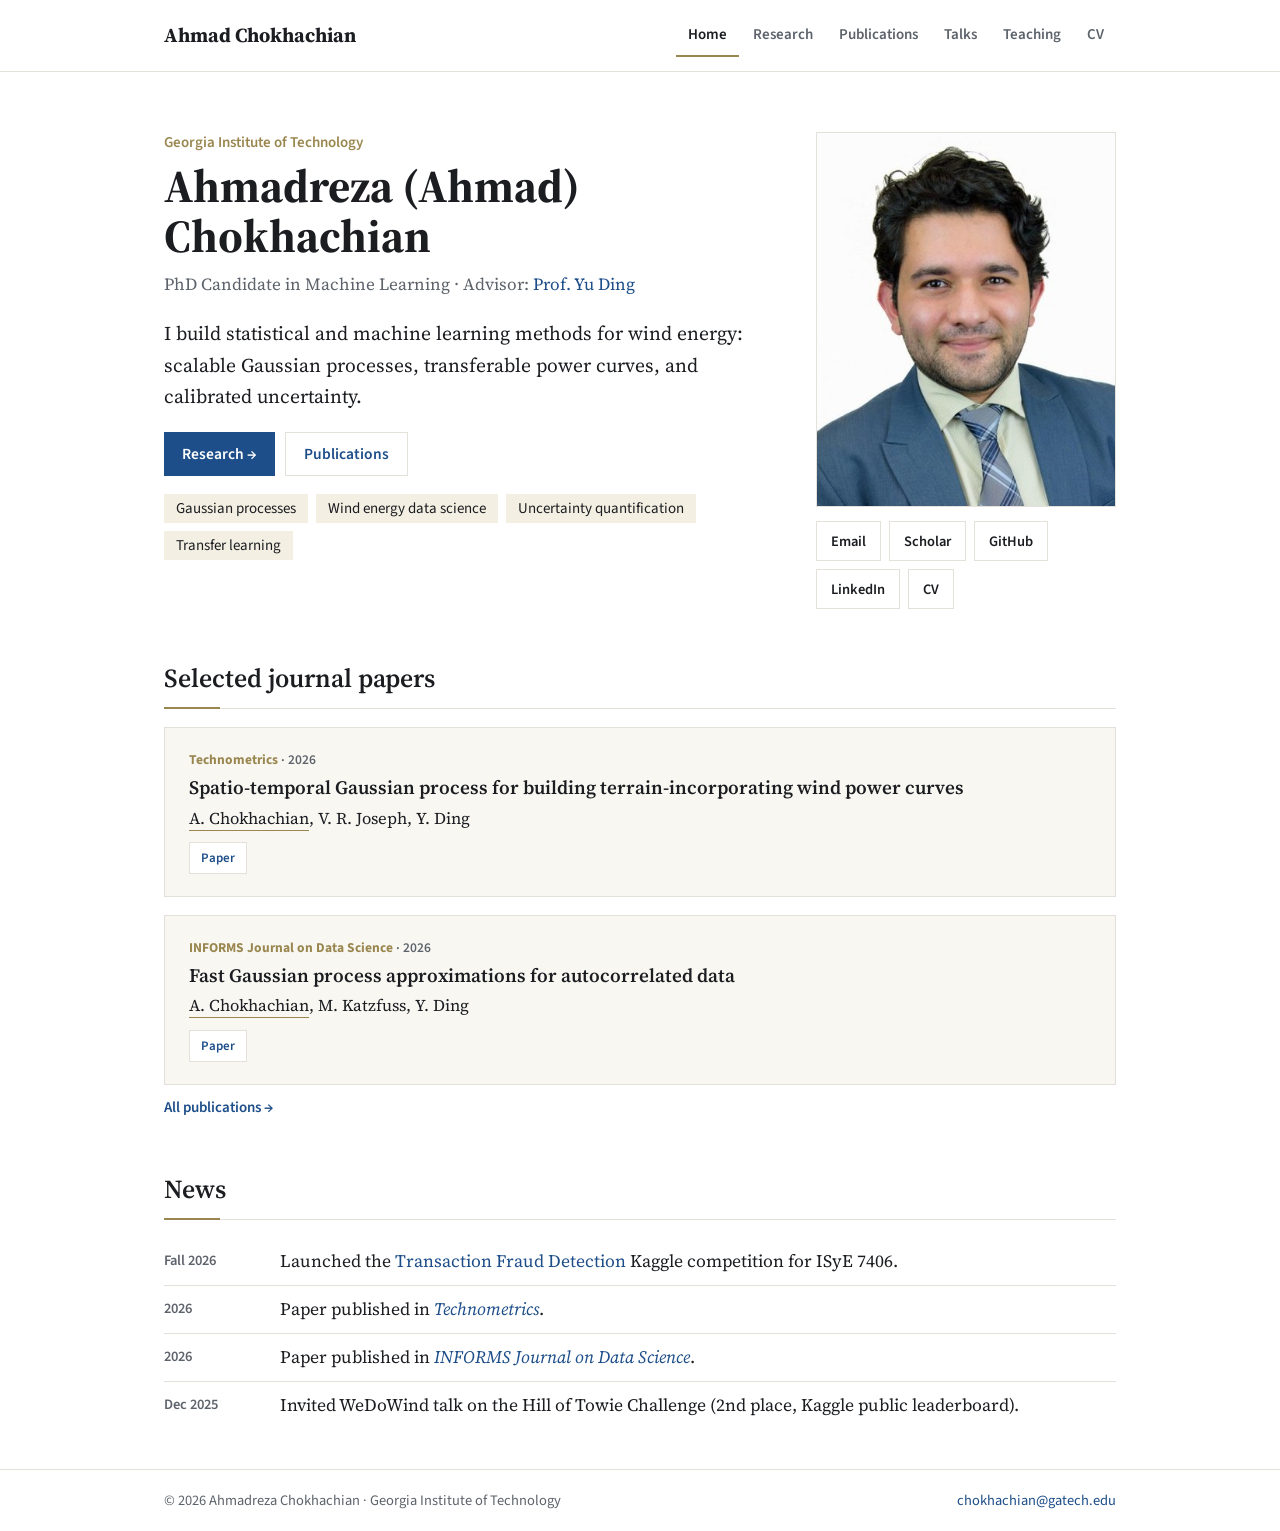
==== commit 90e39a35: "Add files via upload" ====
--- a/index.html
+++ b/index.html
@@ -16,22 +16,21 @@
 <main id="main">
 <section class="hero">
  <div>
-  <div class="kicker">PhD Candidate · Georgia Institute of Technology</div>
+  <div class="kicker">Georgia Institute of Technology</div>
   <h1>Ahmadreza (Ahmad) Chokhachian</h1>
-  <p class="sub">PhD Candidate in Machine Learning<br>H. Milton Stewart School of Industrial and Systems Engineering</p>
-  <p class="lede">I am a fourth-year PhD candidate at Georgia Tech, advised by <a href="https://www.isye.gatech.edu/users/yu-ding">Prof. Yu Ding</a>. I expect to graduate in May 2027.</p>
-  <p>My research develops statistical and machine learning methods for wind energy. I build Gaussian process models that scale to large, autocorrelated data. I design wind power curves that account for terrain and transfer across wind farms. I also study uncertainty quantification and agentic AI systems for turbine fault warning.</p>
-  <a class="btn" href="research.html">Explore my research →</a><a class="btn" style="background:none;color:var(--link);border:1px solid var(--rule)" href="publications.html">Publications</a>
-  <div class="interests"><span>Gaussian processes</span><span>Wind energy data science</span><span>Transfer learning</span><span>Uncertainty quantification</span><span>Agentic AI</span></div>
+  <p class="sub">PhD Candidate in Machine Learning · Advisor: <a href="https://www.isye.gatech.edu/users/yu-ding">Prof. Yu Ding</a></p>
+  <p class="lede">I build statistical and machine learning methods for wind energy: scalable Gaussian processes, transferable power curves, and calibrated uncertainty.</p>
+  <a class="btn" href="research.html">Research →</a><a class="btn" style="background:none;color:var(--link);border:1px solid var(--rule)" href="publications.html">Publications</a>
+  <div class="interests"><span>Gaussian processes</span><span>Wind energy data science</span><span>Uncertainty quantification</span><span>Transfer learning</span></div>
  </div>
  <figure class="portrait"><img src="photo.jpg" alt="Portrait of Ahmad Chokhachian">
   <div class="links"><a href="mailto:chokhachian@gatech.edu">Email</a><a href="https://scholar.google.com/citations?user=hi71vY8AAAAJ">Scholar</a><a href="https://github.com/AhmadChokhachian">GitHub</a><a href="https://www.linkedin.com/in/ahmadreza-chokhachian">LinkedIn</a><a href="cv.pdf">CV</a></div>
  </figure>
 </section>
 <h2>Selected journal papers</h2>
-<div class="journals"><article class="jcard"><div class="jvenue">Technometrics <span>· 2026 · Accepted</span></div><h3>Spatio-temporal Gaussian process for building terrain-incorporating wind power curves</h3><div class="auth"><u>A. Chokhachian</u>, V. R. Joseph, Y. Ding</div><div class="acts"><a href="https://scholar.google.com/citations?user=hi71vY8AAAAJ">Link</a></div></article><article class="jcard"><div class="jvenue">INFORMS Journal on Data Science <span>· 2026 · Published</span></div><h3>Fast Gaussian process approximations for autocorrelated data</h3><div class="auth"><u>A. Chokhachian</u>, M. Katzfuss, Y. Ding</div><div class="acts"><a href="https://doi.org/10.1287/ijds.2025.0087">DOI</a></div></article></div>
+<div class="journals"><article class="jcard"><div class="jvenue">Technometrics <span>· 2026</span></div><h3>Spatio-temporal Gaussian process for building terrain-incorporating wind power curves</h3><div class="auth"><u>A. Chokhachian</u>, V. R. Joseph, Y. Ding</div><div class="acts"><a href="https://doi.org/10.1080/00401706.2026.2705589">Paper</a></div></article><article class="jcard"><div class="jvenue">INFORMS Journal on Data Science <span>· 2026</span></div><h3>Fast Gaussian process approximations for autocorrelated data</h3><div class="auth"><u>A. Chokhachian</u>, M. Katzfuss, Y. Ding</div><div class="acts"><a href="https://pubsonline.informs.org/doi/full/10.1287/ijds.2025.0087">Paper</a></div></article></div>
 <a class="more" href="publications.html">All publications →</a>
-<h2>News</h2><ul class="dated"><li><time>Fall 2026</time><span>Launched the <a href="https://www.kaggle.com/competitions/transaction-fraud-detection">Transaction Fraud Detection</a> Kaggle competition for ISyE 7406.</span></li><li><time>2026</time><span>Terrain-aware power curve paper accepted in <i>Technometrics</i>.</span></li><li><time>2026</time><span>Fast GP approximation paper published in <i>INFORMS Journal on Data Science</i>.</span></li><li><time>2026</time><span>Cross-farm power curve preprint posted on <a href="https://ssrn.com/abstract=7070433">SSRN</a>.</span></li><li><time>2026</time><span>Presented cross-site transferring power curve models at the IISE Annual Conference.</span></li><li><time>Dec 2025</time><span>Invited WeDoWind talk on the Hill of Towie Challenge, where my models placed second on the Kaggle public leaderboard.</span></li></ul>
+<h2>News</h2><ul class="dated"><li><time>Fall 2026</time><span>Launched the <a href="https://www.kaggle.com/competitions/transaction-fraud-detection">Transaction Fraud Detection</a> Kaggle competition for ISyE 7406.</span></li><li><time>2026</time><span>Paper published in <a href="https://doi.org/10.1080/00401706.2026.2705589"><i>Technometrics</i></a>.</span></li><li><time>2026</time><span>Paper published in <a href="https://pubsonline.informs.org/doi/full/10.1287/ijds.2025.0087"><i>INFORMS Journal on Data Science</i></a>.</span></li><li><time>Dec 2025</time><span>Invited WeDoWind talk on the Hill of Towie Challenge (2nd place, Kaggle public leaderboard).</span></li></ul>
 </main>
 <footer><div><span>© 2026 Ahmadreza Chokhachian · Georgia Institute of Technology</span><span><a href="mailto:chokhachian@gatech.edu">chokhachian@gatech.edu</a></span></div></footer>
 
--- a/style.css
+++ b/style.css
@@ -68,8 +68,8 @@
 .pub .v{color:var(--mute);font-style:italic}
 .badge{font:600 12px "Source Sans 3",sans-serif;color:var(--mute);border:1px solid var(--rule);padding:1px 7px;margin-left:6px;white-space:nowrap;font-style:normal}
 /* research */
-.proj{padding:20px 0;border-top:1px solid var(--rule);display:grid;grid-template-columns:minmax(0,1fr) auto;gap:4px 16px}
-.proj:first-of-type{border-top:0}
+.pgrid{display:grid;grid-template-columns:repeat(auto-fit,minmax(min(100%,300px),1fr));gap:16px}
+.proj{padding:20px 22px;background:var(--paper);border:1px solid var(--rule);display:grid;grid-template-columns:minmax(0,1fr) auto;gap:4px 12px;align-content:start}
 .proj p{grid-column:1/-1;margin:4px 0 0;color:var(--mute)}
 .status{font:600 13px "Source Sans 3",sans-serif;color:var(--mute);white-space:nowrap}.status.on{color:var(--gold)}
 .chips{display:flex;flex-wrap:wrap;gap:6px;margin-top:8px;grid-column:1/-1}
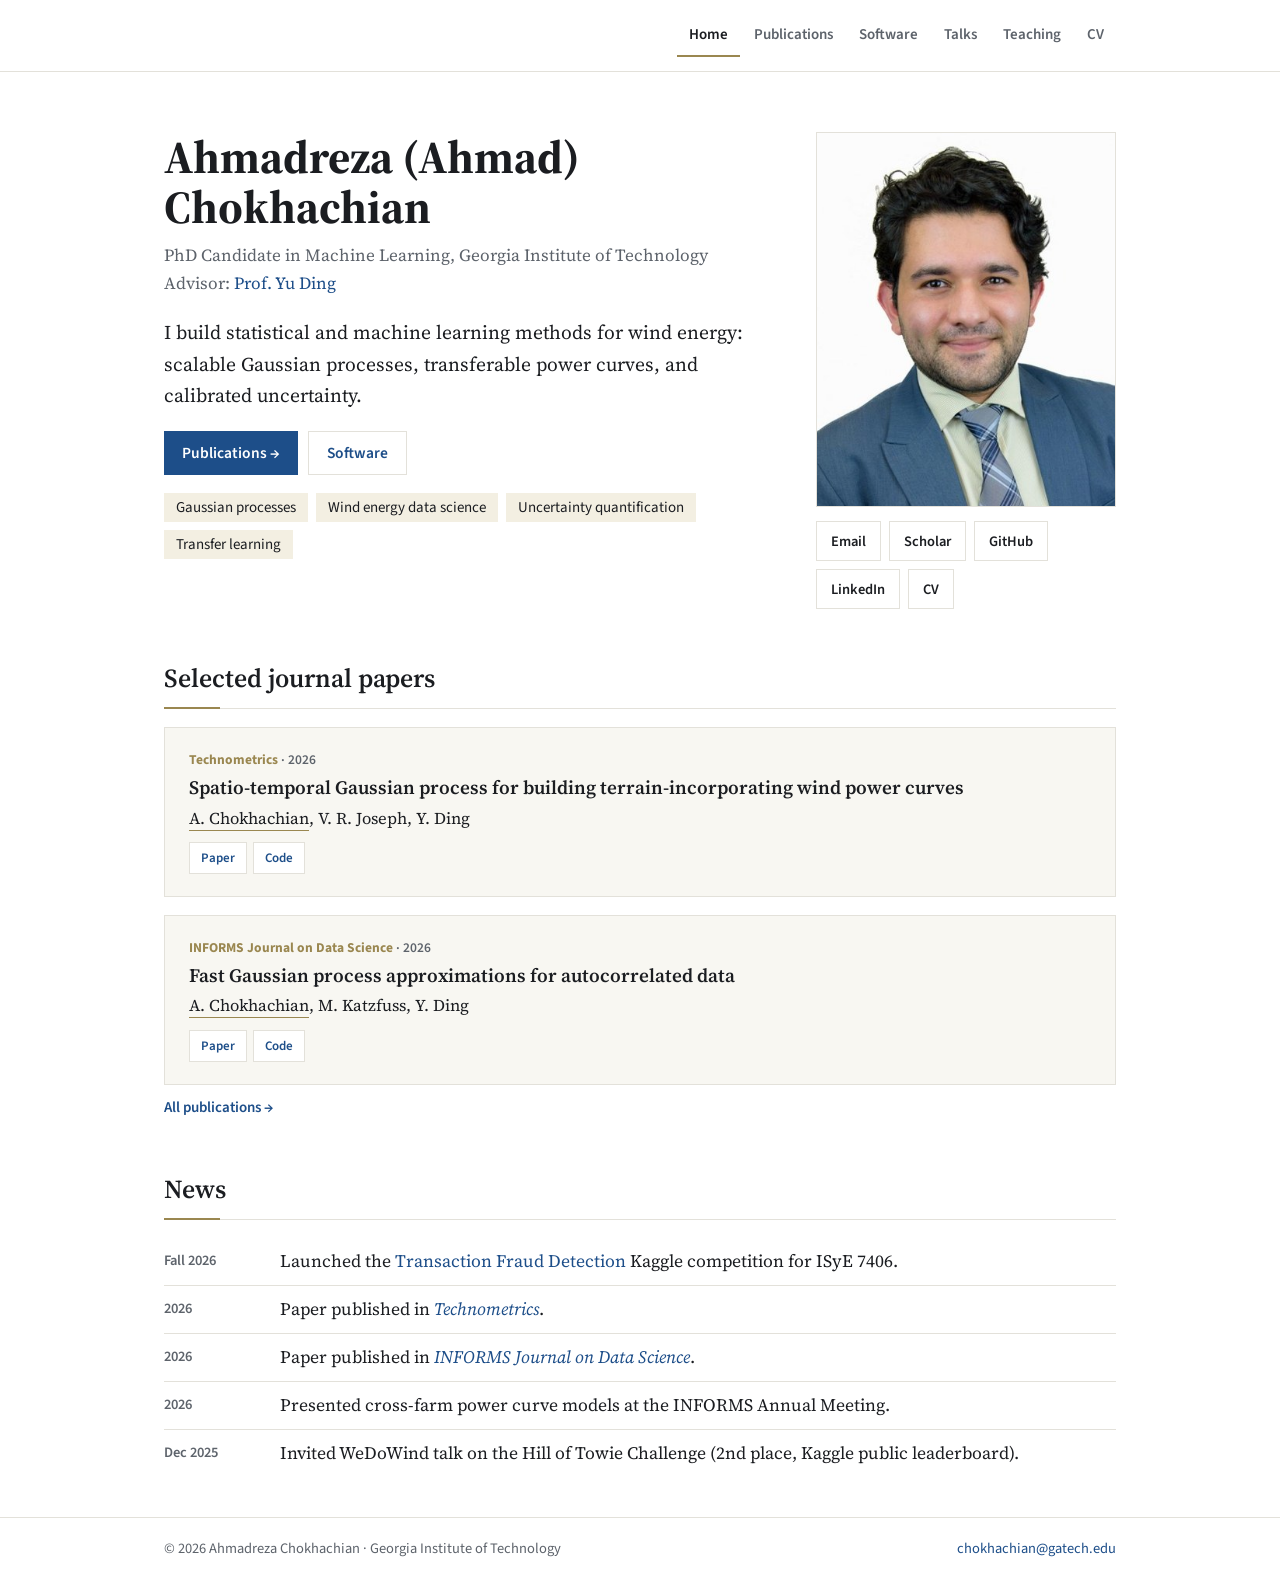
==== commit 51cb8e25: "Add files via upload" ====
--- a/index.html
+++ b/index.html
@@ -12,15 +12,14 @@
 </head>
 <body>
 <a class="skip" href="#main">Skip to content</a>
-<header><div class="mast"><a class="name" href="index.html">Ahmad Chokhachian</a><nav aria-label="Main"><ul><li><a href="index.html" aria-current=page>Home</a></li><li><a href="research.html">Research</a></li><li><a href="publications.html">Publications</a></li><li><a href="talks.html">Talks</a></li><li><a href="teaching.html">Teaching</a></li><li><a href="cv.pdf">CV</a></li></ul></nav></div></header>
+<header><div class="mast"><span></span><nav aria-label="Main"><ul><li><a href="index.html" aria-current=page>Home</a></li><li><a href="publications.html">Publications</a></li><li><a href="software.html">Software</a></li><li><a href="talks.html">Talks</a></li><li><a href="teaching.html">Teaching</a></li><li><a href="cv.pdf">CV</a></li></ul></nav></div></header>
 <main id="main">
 <section class="hero">
  <div>
-  <div class="kicker">Georgia Institute of Technology</div>
   <h1>Ahmadreza (Ahmad) Chokhachian</h1>
-  <p class="sub">PhD Candidate in Machine Learning · Advisor: <a href="https://www.isye.gatech.edu/users/yu-ding">Prof. Yu Ding</a></p>
+  <p class="sub">PhD Candidate in Machine Learning, Georgia Institute of Technology<br>Advisor: <a href="https://www.isye.gatech.edu/users/yu-ding">Prof. Yu Ding</a></p>
   <p class="lede">I build statistical and machine learning methods for wind energy: scalable Gaussian processes, transferable power curves, and calibrated uncertainty.</p>
-  <a class="btn" href="research.html">Research →</a><a class="btn" style="background:none;color:var(--link);border:1px solid var(--rule)" href="publications.html">Publications</a>
+  <a class="btn" href="publications.html">Publications →</a><a class="btn" style="background:none;color:var(--link);border:1px solid var(--rule)" href="software.html">Software</a>
   <div class="interests"><span>Gaussian processes</span><span>Wind energy data science</span><span>Uncertainty quantification</span><span>Transfer learning</span></div>
  </div>
  <figure class="portrait"><img src="photo.jpg" alt="Portrait of Ahmad Chokhachian">
@@ -28,9 +27,9 @@
  </figure>
 </section>
 <h2>Selected journal papers</h2>
-<div class="journals"><article class="jcard"><div class="jvenue">Technometrics <span>· 2026</span></div><h3>Spatio-temporal Gaussian process for building terrain-incorporating wind power curves</h3><div class="auth"><u>A. Chokhachian</u>, V. R. Joseph, Y. Ding</div><div class="acts"><a href="https://doi.org/10.1080/00401706.2026.2705589">Paper</a></div></article><article class="jcard"><div class="jvenue">INFORMS Journal on Data Science <span>· 2026</span></div><h3>Fast Gaussian process approximations for autocorrelated data</h3><div class="auth"><u>A. Chokhachian</u>, M. Katzfuss, Y. Ding</div><div class="acts"><a href="https://pubsonline.informs.org/doi/full/10.1287/ijds.2025.0087">Paper</a></div></article></div>
+<div class="journals"><article class="jcard"><div class="jvenue">Technometrics <span>· 2026</span></div><h3>Spatio-temporal Gaussian process for building terrain-incorporating wind power curves</h3><div class="auth"><u>A. Chokhachian</u>, V. R. Joseph, Y. Ding</div><div class="acts"><a href="https://doi.org/10.1080/00401706.2026.2705589">Paper</a><a href="https://github.com/AhmadChokhachian/STGP-Terrain">Code</a></div></article><article class="jcard"><div class="jvenue">INFORMS Journal on Data Science <span>· 2026</span></div><h3>Fast Gaussian process approximations for autocorrelated data</h3><div class="auth"><u>A. Chokhachian</u>, M. Katzfuss, Y. Ding</div><div class="acts"><a href="https://pubsonline.informs.org/doi/full/10.1287/ijds.2025.0087">Paper</a><a href="https://github.com/AhmadChokhachian/FastGP">Code</a></div></article></div>
 <a class="more" href="publications.html">All publications →</a>
-<h2>News</h2><ul class="dated"><li><time>Fall 2026</time><span>Launched the <a href="https://www.kaggle.com/competitions/transaction-fraud-detection">Transaction Fraud Detection</a> Kaggle competition for ISyE 7406.</span></li><li><time>2026</time><span>Paper published in <a href="https://doi.org/10.1080/00401706.2026.2705589"><i>Technometrics</i></a>.</span></li><li><time>2026</time><span>Paper published in <a href="https://pubsonline.informs.org/doi/full/10.1287/ijds.2025.0087"><i>INFORMS Journal on Data Science</i></a>.</span></li><li><time>Dec 2025</time><span>Invited WeDoWind talk on the Hill of Towie Challenge (2nd place, Kaggle public leaderboard).</span></li></ul>
+<h2>News</h2><ul class="dated"><li><time>Fall 2026</time><span>Launched the <a href="https://www.kaggle.com/competitions/transaction-fraud-detection">Transaction Fraud Detection</a> Kaggle competition for ISyE 7406.</span></li><li><time>2026</time><span>Paper published in <a href="https://doi.org/10.1080/00401706.2026.2705589"><i>Technometrics</i></a>.</span></li><li><time>2026</time><span>Paper published in <a href="https://pubsonline.informs.org/doi/full/10.1287/ijds.2025.0087"><i>INFORMS Journal on Data Science</i></a>.</span></li><li><time>2026</time><span>Presented cross-farm power curve models at the INFORMS Annual Meeting.</span></li><li><time>Dec 2025</time><span>Invited WeDoWind talk on the Hill of Towie Challenge (2nd place, Kaggle public leaderboard).</span></li></ul>
 </main>
 <footer><div><span>© 2026 Ahmadreza Chokhachian · Georgia Institute of Technology</span><span><a href="mailto:chokhachian@gatech.edu">chokhachian@gatech.edu</a></span></div></footer>
 
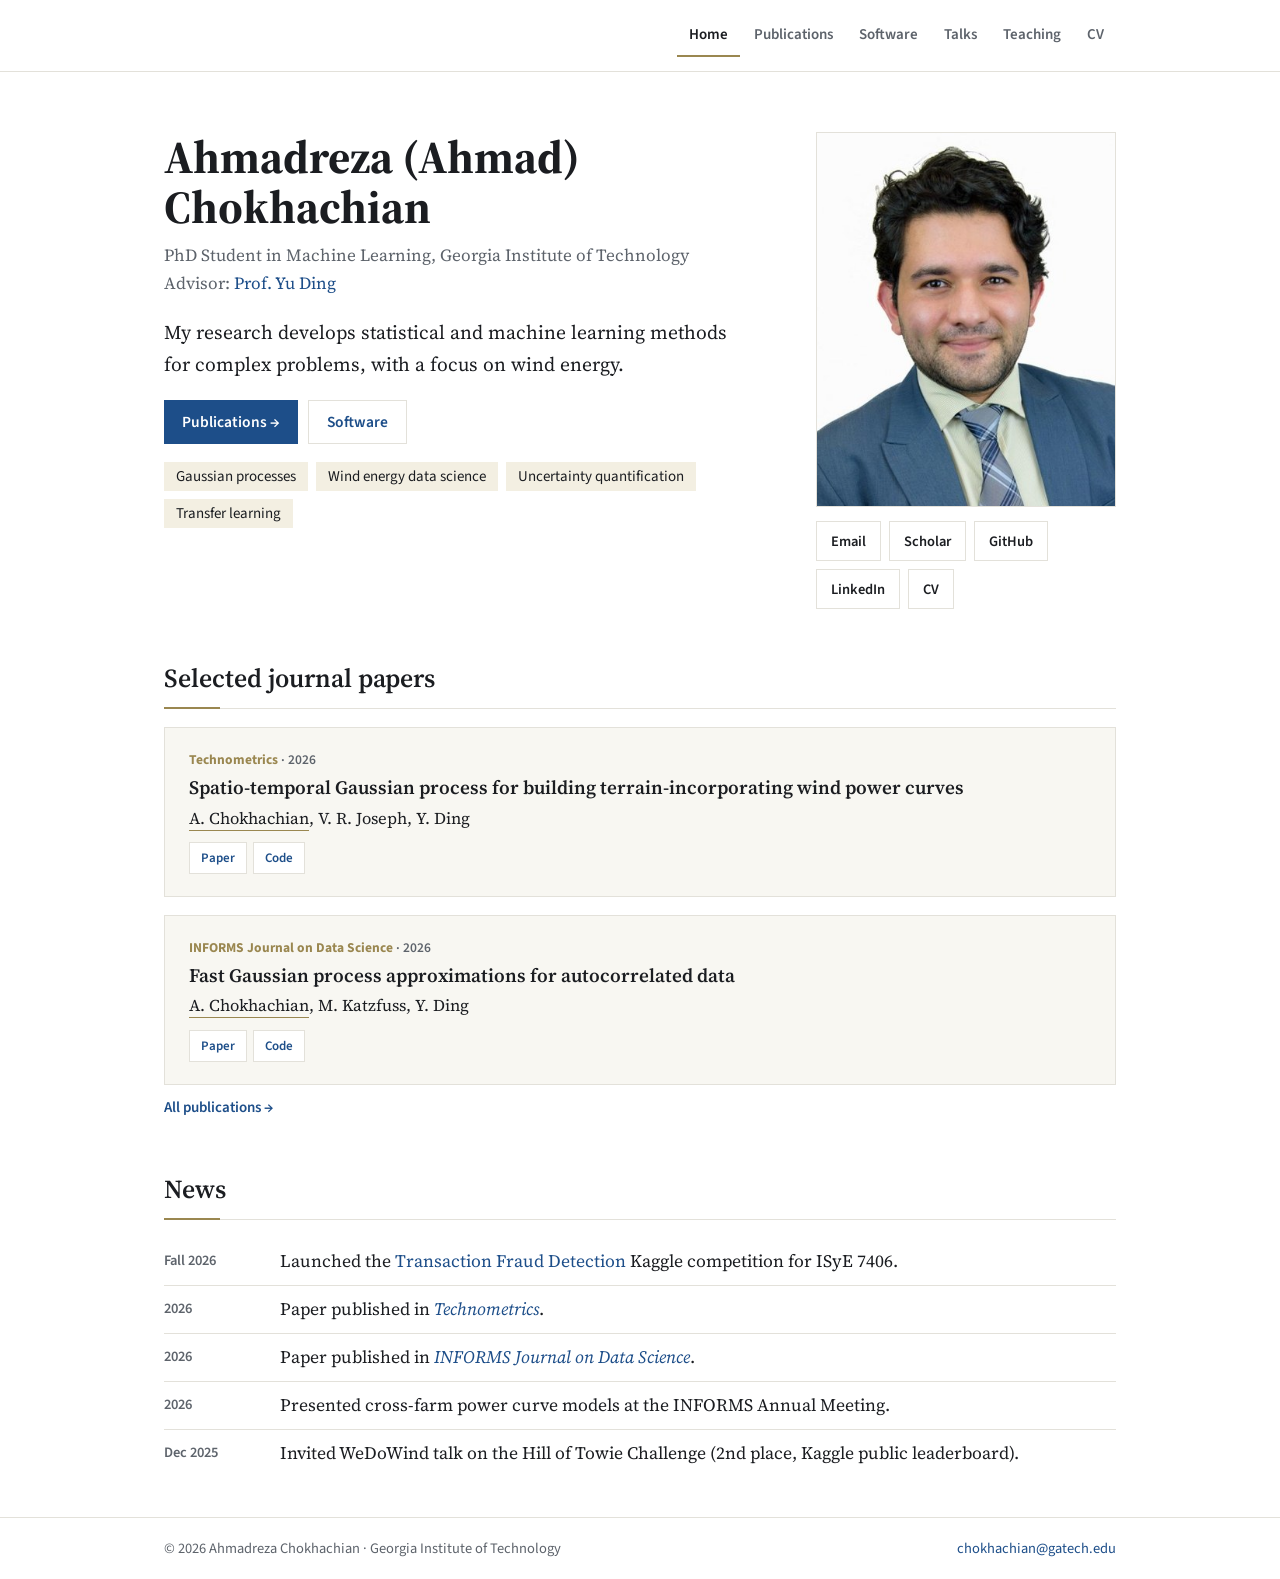
==== commit af0d32e8: "Add files via upload" ====
--- a/index.html
+++ b/index.html
@@ -4,7 +4,7 @@
 <meta charset="utf-8">
 <meta name="viewport" content="width=device-width, initial-scale=1">
 <title>Ahmad Chokhachian</title>
-<meta name="description" content="Ahmadreza (Ahmad) Chokhachian, PhD candidate in Machine Learning at Georgia Tech. Wind energy data science, Gaussian processes, uncertainty quantification.">
+<meta name="description" content="Ahmadreza (Ahmad) Chokhachian, PhD student in Machine Learning at Georgia Tech. Wind energy data science, Gaussian processes, uncertainty quantification.">
 <link rel="preconnect" href="https://fonts.googleapis.com">
 <link rel="preconnect" href="https://fonts.gstatic.com" crossorigin>
 <link href="https://fonts.googleapis.com/css2?family=Source+Serif+4:ital,opsz,wght@0,8..60,400;0,8..60,600;0,8..60,700;1,8..60,400&family=Source+Sans+3:wght@400;600;700&display=swap" rel="stylesheet">
@@ -17,8 +17,8 @@
 <section class="hero">
  <div>
   <h1>Ahmadreza (Ahmad) Chokhachian</h1>
-  <p class="sub">PhD Candidate in Machine Learning, Georgia Institute of Technology<br>Advisor: <a href="https://www.isye.gatech.edu/users/yu-ding">Prof. Yu Ding</a></p>
-  <p class="lede">I build statistical and machine learning methods for wind energy: scalable Gaussian processes, transferable power curves, and calibrated uncertainty.</p>
+  <p class="sub">PhD Student in Machine Learning, Georgia Institute of Technology<br>Advisor: <a href="https://www.isye.gatech.edu/users/yu-ding">Prof. Yu Ding</a></p>
+  <p class="lede">My research develops statistical and machine learning methods for complex problems, with a focus on wind energy.</p>
   <a class="btn" href="publications.html">Publications →</a><a class="btn" style="background:none;color:var(--link);border:1px solid var(--rule)" href="software.html">Software</a>
   <div class="interests"><span>Gaussian processes</span><span>Wind energy data science</span><span>Uncertainty quantification</span><span>Transfer learning</span></div>
  </div>
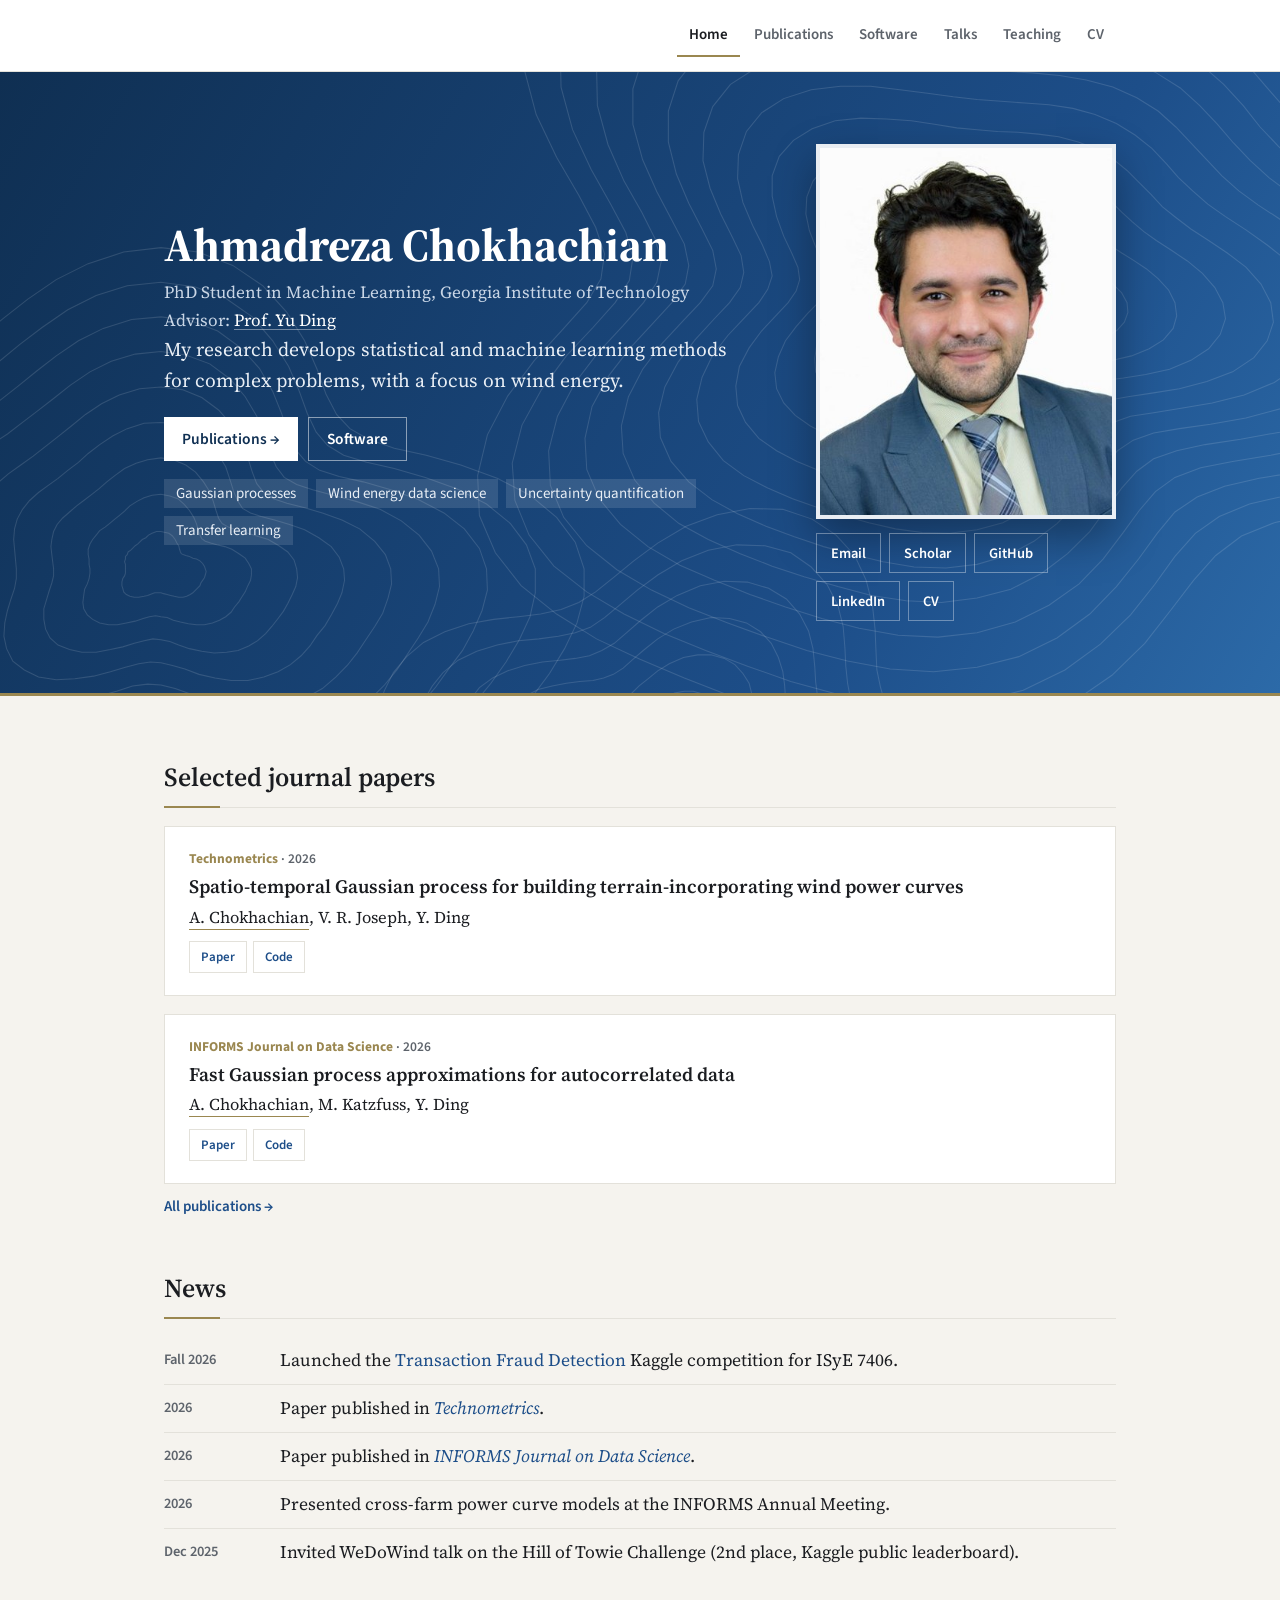
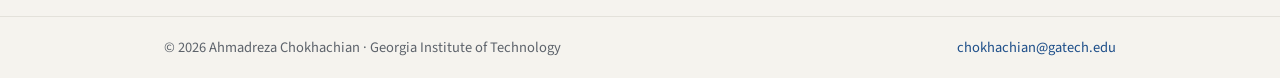
==== commit cf1fbb4a: "Add files via upload" ====
--- a/index.html
+++ b/index.html
@@ -3,8 +3,8 @@
 <head>
 <meta charset="utf-8">
 <meta name="viewport" content="width=device-width, initial-scale=1">
-<title>Ahmad Chokhachian</title>
-<meta name="description" content="Ahmadreza (Ahmad) Chokhachian, PhD student in Machine Learning at Georgia Tech. Wind energy data science, Gaussian processes, uncertainty quantification.">
+<title>Ahmadreza Chokhachian</title>
+<meta name="description" content="Ahmadreza Chokhachian, PhD student in Machine Learning at Georgia Tech. Wind energy data science, Gaussian processes, uncertainty quantification.">
 <link rel="preconnect" href="https://fonts.googleapis.com">
 <link rel="preconnect" href="https://fonts.gstatic.com" crossorigin>
 <link href="https://fonts.googleapis.com/css2?family=Source+Serif+4:ital,opsz,wght@0,8..60,400;0,8..60,600;0,8..60,700;1,8..60,400&family=Source+Sans+3:wght@400;600;700&display=swap" rel="stylesheet">
@@ -13,19 +13,19 @@
 <body>
 <a class="skip" href="#main">Skip to content</a>
 <header><div class="mast"><span></span><nav aria-label="Main"><ul><li><a href="index.html" aria-current=page>Home</a></li><li><a href="publications.html">Publications</a></li><li><a href="software.html">Software</a></li><li><a href="talks.html">Talks</a></li><li><a href="teaching.html">Teaching</a></li><li><a href="cv.pdf">CV</a></li></ul></nav></div></header>
-<main id="main">
-<section class="hero">
+<div class="band"><div class="in"><section class="hero">
  <div>
-  <h1>Ahmadreza (Ahmad) Chokhachian</h1>
+  <h1>Ahmadreza Chokhachian</h1>
   <p class="sub">PhD Student in Machine Learning, Georgia Institute of Technology<br>Advisor: <a href="https://www.isye.gatech.edu/users/yu-ding">Prof. Yu Ding</a></p>
   <p class="lede">My research develops statistical and machine learning methods for complex problems, with a focus on wind energy.</p>
-  <a class="btn" href="publications.html">Publications →</a><a class="btn" style="background:none;color:var(--link);border:1px solid var(--rule)" href="software.html">Software</a>
+  <a class="btn" href="publications.html">Publications →</a><a class="btn ghost" href="software.html">Software</a>
   <div class="interests"><span>Gaussian processes</span><span>Wind energy data science</span><span>Uncertainty quantification</span><span>Transfer learning</span></div>
  </div>
- <figure class="portrait"><img src="photo.jpg" alt="Portrait of Ahmad Chokhachian">
-  <div class="links"><a href="mailto:chokhachian@gatech.edu">Email</a><a href="https://scholar.google.com/citations?user=hi71vY8AAAAJ">Scholar</a><a href="https://github.com/AhmadChokhachian">GitHub</a><a href="https://www.linkedin.com/in/ahmadreza-chokhachian">LinkedIn</a><a href="cv.pdf">CV</a></div>
+ <figure class="portrait"><img src="photo.jpg" alt="Portrait of Ahmadreza Chokhachian">
+  <div class="links"><a href="mailto:chokhachian@gatech.edu">Email</a><a href="https://scholar.google.com/citations?user=hi71vY8AAAAJ">Scholar</a><a href="https://github.com/AhmadChokhachian">GitHub</a><a href="https://www.linkedin.com/in/ahmadreza-chokhachian-a24803181/">LinkedIn</a><a href="cv.pdf">CV</a></div>
  </figure>
-</section>
+</section></div></div>
+<main id="main">
 <h2>Selected journal papers</h2>
 <div class="journals"><article class="jcard"><div class="jvenue">Technometrics <span>· 2026</span></div><h3>Spatio-temporal Gaussian process for building terrain-incorporating wind power curves</h3><div class="auth"><u>A. Chokhachian</u>, V. R. Joseph, Y. Ding</div><div class="acts"><a href="https://doi.org/10.1080/00401706.2026.2705589">Paper</a><a href="https://github.com/AhmadChokhachian/STGP-Terrain">Code</a></div></article><article class="jcard"><div class="jvenue">INFORMS Journal on Data Science <span>· 2026</span></div><h3>Fast Gaussian process approximations for autocorrelated data</h3><div class="auth"><u>A. Chokhachian</u>, M. Katzfuss, Y. Ding</div><div class="acts"><a href="https://pubsonline.informs.org/doi/full/10.1287/ijds.2025.0087">Paper</a><a href="https://github.com/AhmadChokhachian/FastGP">Code</a></div></article></div>
 <a class="more" href="publications.html">All publications →</a>
--- a/style.css
+++ b/style.css
@@ -79,3 +79,25 @@
 @media(max-width:820px){.hero,.two{grid-template-columns:minmax(0,1fr)}.portrait{max-width:260px;order:-1}}
 @media(max-width:560px){nav a{padding:8px 9px;font-size:14px}.dated li{grid-template-columns:minmax(0,1fr);gap:0}.fig{min-height:240px}.jcard{padding:18px}}
 @media(prefers-reduced-motion:reduce){*{scroll-behavior:auto}}
+
+/* background bands */
+body{background:var(--page)}
+:root{--page:light-dark(#f5f3ee,#0f1114);--card:light-dark(#ffffff,#181b20);--band1:#0f2f52;--band2:#1d4e89}
+.band{position:relative;color:#f4f6f9;background:url("data:image/svg+xml,%3Csvg%20xmlns%3D%22http%3A//www.w3.org/2000/svg%22%20viewBox%3D%220%200%201600%20700%22%20preserveAspectRatio%3D%22xMidYMid%20slice%22%3E%3Cg%20fill%3D%22none%22%20stroke%3D%22%23ffffff%22%20stroke-width%3D%221.2%22%20stroke-opacity%3D%22.13%22%3E%3Cpath%20d%3D%22M1237%2C260%20L1237%2C264%20L1236%2C267%20L1233%2C271%20L1229%2C273%20L1224%2C275%20L1219%2C277%20L1214%2C277%20L1209%2C278%20L1205%2C278%20L1202%2C279%20L1199%2C280%20L1197%2C282%20L1195%2C285%20L1193%2C287%20L1191%2C290%20L1188%2C292%20L1184%2C294%20L1180%2C295%20L1176%2C296%20L1172%2C296%20L1167%2C295%20L1163%2C294%20L1159%2C293%20L1155%2C292%20L1151%2C291%20L1147%2C290%20L1143%2C288%20L1139%2C285%20L1136%2C283%20L1134%2C279%20L1134%2C276%20L1134%2C272%20L1136%2C269%20L1138%2C265%20L1141%2C263%20L1143%2C260%20L1144%2C258%20L1145%2C255%20L1145%2C253%20L1144%2C250%20L1143%2C247%20L1141%2C243%20L1141%2C240%20L1141%2C236%20L1143%2C232%20L1145%2C230%20L1149%2C227%20L1154%2C226%20L1159%2C226%20L1163%2C226%20L1168%2C227%20L1172%2C228%20L1176%2C228%20L1180%2C229%20L1184%2C229%20L1187%2C229%20L1191%2C229%20L1195%2C230%20L1198%2C231%20L1202%2C232%20L1205%2C233%20L1208%2C235%20L1210%2C238%20L1213%2C240%20L1215%2C242%20L1218%2C244%20L1221%2C246%20L1225%2C248%20L1228%2C250%20L1232%2C253%20L1235%2C256%20L1237%2C260Z%22/%3E%3Cpath%20d%3D%22M1293%2C260%20L1294%2C267%20L1292%2C275%20L1286%2C281%20L1278%2C286%20L1268%2C290%20L1257%2C293%20L1247%2C295%20L1237%2C296%20L1229%2C297%20L1223%2C298%20L1219%2C301%20L1215%2C305%20L1211%2C309%20L1207%2C314%20L1202%2C320%20L1195%2C325%20L1188%2C328%20L1180%2C331%20L1172%2C332%20L1163%2C332%20L1154%2C331%20L1146%2C329%20L1138%2C327%20L1129%2C325%20L1121%2C322%20L1113%2C319%20L1105%2C316%20L1098%2C311%20L1092%2C305%20L1089%2C299%20L1088%2C292%20L1089%2C285%20L1092%2C277%20L1097%2C271%20L1102%2C265%20L1106%2C260%20L1109%2C255%20L1111%2C251%20L1110%2C246%20L1108%2C241%20L1106%2C234%20L1103%2C227%20L1102%2C220%20L1103%2C212%20L1106%2C205%20L1111%2C199%20L1119%2C195%20L1127%2C193%20L1137%2C192%20L1147%2C192%20L1156%2C193%20L1165%2C195%20L1172%2C196%20L1180%2C197%20L1187%2C198%20L1195%2C198%20L1202%2C198%20L1210%2C199%20L1217%2C201%20L1224%2C203%20L1230%2C207%20L1236%2C211%20L1241%2C215%20L1245%2C219%20L1250%2C224%20L1256%2C228%20L1262%2C232%20L1269%2C236%20L1276%2C241%20L1283%2C247%20L1289%2C253%20L1293%2C260Z%22/%3E%3Cpath%20d%3D%22M1349%2C260%20L1350%2C271%20L1346%2C282%20L1338%2C291%20L1326%2C299%20L1311%2C305%20L1295%2C309%20L1279%2C312%20L1265%2C313%20L1254%2C315%20L1245%2C317%20L1238%2C321%20L1232%2C327%20L1227%2C334%20L1220%2C342%20L1213%2C350%20L1203%2C357%20L1192%2C363%20L1180%2C367%20L1167%2C369%20L1154%2C368%20L1141%2C367%20L1129%2C364%20L1116%2C361%20L1104%2C358%20L1091%2C354%20L1079%2C349%20L1067%2C344%20L1057%2C337%20L1049%2C328%20L1044%2C318%20L1042%2C308%20L1044%2C297%20L1049%2C286%20L1056%2C276%20L1063%2C268%20L1070%2C260%20L1075%2C253%20L1077%2C247%20L1076%2C239%20L1073%2C231%20L1069%2C222%20L1066%2C211%20L1063%2C200%20L1064%2C188%20L1069%2C178%20L1077%2C169%20L1088%2C162%20L1101%2C159%20L1115%2C157%20L1130%2C158%20L1144%2C160%20L1157%2C162%20L1169%2C164%20L1180%2C165%20L1191%2C166%20L1202%2C166%20L1214%2C167%20L1225%2C168%20L1236%2C171%20L1247%2C175%20L1256%2C180%20L1264%2C186%20L1271%2C192%20L1278%2C199%20L1285%2C205%20L1293%2C212%20L1303%2C218%20L1313%2C224%20L1324%2C231%20L1334%2C240%20L1343%2C249%20L1349%2C260Z%22/%3E%3Cpath%20d%3D%22M1403%2C260%20L1405%2C275%20L1401%2C289%20L1390%2C302%20L1374%2C312%20L1354%2C320%20L1333%2C325%20L1312%2C329%20L1294%2C331%20L1278%2C333%20L1267%2C336%20L1257%2C342%20L1250%2C350%20L1243%2C359%20L1234%2C370%20L1224%2C381%20L1211%2C391%20L1196%2C398%20L1180%2C403%20L1163%2C406%20L1145%2C406%20L1128%2C403%20L1111%2C400%20L1095%2C396%20L1078%2C391%20L1061%2C386%20L1045%2C379%20L1029%2C372%20L1016%2C362%20L1005%2C351%20L998%2C338%20L997%2C323%20L999%2C309%20L1006%2C294%20L1016%2C281%20L1026%2C270%20L1035%2C260%20L1042%2C251%20L1044%2C242%20L1043%2C233%20L1039%2C222%20L1033%2C209%20L1028%2C195%20L1025%2C180%20L1026%2C164%20L1032%2C150%20L1042%2C138%20L1057%2C130%20L1074%2C125%20L1094%2C123%20L1113%2C123%20L1131%2C125%20L1149%2C128%20L1165%2C131%20L1180%2C132%20L1195%2C133%20L1210%2C134%20L1225%2C135%20L1241%2C137%20L1255%2C140%20L1269%2C146%20L1282%2C153%20L1292%2C161%20L1302%2C170%20L1311%2C179%20L1320%2C187%20L1331%2C196%20L1343%2C204%20L1356%2C212%20L1371%2C222%20L1384%2C233%20L1396%2C246%20L1403%2C260Z%22/%3E%3Cpath%20d%3D%22M1457%2C260%20L1460%2C278%20L1454%2C296%20L1441%2C312%20L1421%2C325%20L1397%2C335%20L1370%2C341%20L1345%2C345%20L1322%2C348%20L1303%2C351%20L1288%2C356%20L1277%2C363%20L1268%2C373%20L1259%2C385%20L1248%2C399%20L1235%2C412%20L1219%2C425%20L1201%2C434%20L1180%2C441%20L1158%2C443%20L1136%2C443%20L1115%2C440%20L1094%2C436%20L1073%2C430%20L1052%2C424%20L1031%2C417%20L1011%2C409%20L992%2C399%20L975%2C387%20L962%2C373%20L954%2C357%20L952%2C339%20L956%2C321%20L964%2C303%20L976%2C287%20L989%2C272%20L1001%2C260%20L1009%2C249%20L1012%2C238%20L1010%2C226%20L1005%2C213%20L998%2C197%20L991%2C179%20L987%2C160%20L988%2C141%20L995%2C123%20L1008%2C108%20L1026%2C97%20L1048%2C90%20L1071%2C88%20L1096%2C88%20L1119%2C91%20L1140%2C94%20L1161%2C97%20L1180%2C99%20L1199%2C100%20L1218%2C101%20L1237%2C102%20L1256%2C105%20L1275%2C110%20L1292%2C116%20L1307%2C125%20L1321%2C136%20L1332%2C147%20L1343%2C158%20L1355%2C169%20L1368%2C180%20L1382%2C190%20L1399%2C201%20L1417%2C213%20L1434%2C227%20L1448%2C243%20L1457%2C260Z%22/%3E%3Cpath%20d%3D%22M1511%2C260%20L1514%2C282%20L1507%2C303%20L1492%2C322%20L1468%2C338%20L1439%2C349%20L1408%2C357%20L1377%2C362%20L1350%2C366%20L1328%2C370%20L1311%2C375%20L1297%2C384%20L1286%2C396%20L1275%2C411%20L1262%2C428%20L1247%2C444%20L1227%2C459%20L1205%2C471%20L1180%2C478%20L1154%2C482%20L1127%2C481%20L1101%2C477%20L1076%2C472%20L1051%2C465%20L1026%2C458%20L1001%2C449%20L977%2C439%20L954%2C427%20L934%2C413%20L919%2C395%20L910%2C376%20L908%2C354%20L912%2C332%20L923%2C311%20L937%2C292%20L953%2C275%20L967%2C260%20L976%2C247%20L980%2C234%20L978%2C220%20L971%2C204%20L962%2C185%20L954%2C163%20L949%2C140%20L949%2C117%20L957%2C95%20L973%2C77%20L994%2C64%20L1020%2C55%20L1049%2C52%20L1078%2C53%20L1106%2C55%20L1132%2C59%20L1157%2C63%20L1180%2C65%20L1203%2C67%20L1226%2C68%20L1249%2C70%20L1272%2C73%20L1294%2C79%20L1315%2C87%20L1333%2C98%20L1349%2C111%20L1363%2C125%20L1376%2C138%20L1389%2C152%20L1404%2C164%20L1421%2C177%20L1441%2C190%20L1462%2C204%20L1483%2C220%20L1500%2C239%20L1511%2C260Z%22/%3E%3Cpath%20d%3D%22M1564%2C260%20L1567%2C285%20L1560%2C310%20L1542%2C332%20L1515%2C350%20L1481%2C364%20L1445%2C373%20L1410%2C379%20L1379%2C384%20L1353%2C388%20L1333%2C395%20L1318%2C405%20L1305%2C420%20L1292%2C437%20L1277%2C457%20L1258%2C477%20L1236%2C494%20L1209%2C508%20L1180%2C516%20L1149%2C520%20L1118%2C519%20L1088%2C515%20L1058%2C508%20L1029%2C500%20L1000%2C491%20L972%2C481%20L944%2C469%20L917%2C455%20L894%2C438%20L877%2C417%20L866%2C394%20L864%2C369%20L870%2C344%20L882%2C319%20L899%2C297%20L918%2C277%20L934%2C260%20L944%2C245%20L949%2C230%20L946%2C214%20L938%2C195%20L927%2C173%20L916%2C147%20L910%2C120%20L911%2C93%20L920%2C67%20L937%2C46%20L962%2C30%20L993%2C20%20L1026%2C16%20L1060%2C16%20L1093%2C20%20L1124%2C24%20L1153%2C28%20L1180%2C31%20L1207%2C33%20L1234%2C35%20L1261%2C37%20L1288%2C41%20L1313%2C48%20L1337%2C58%20L1358%2C71%20L1377%2C86%20L1393%2C103%20L1407%2C119%20L1423%2C134%20L1440%2C149%20L1460%2C163%20L1483%2C178%20L1507%2C195%20L1531%2C214%20L1551%2C236%20L1564%2C260Z%22/%3E%3Cpath%20d%3D%22M1616%2C260%20L1620%2C289%20L1612%2C316%20L1592%2C342%20L1562%2C363%20L1524%2C379%20L1483%2C390%20L1443%2C397%20L1408%2C402%20L1379%2C407%20L1356%2C415%20L1338%2C427%20L1324%2C444%20L1309%2C465%20L1292%2C487%20L1270%2C509%20L1244%2C529%20L1214%2C545%20L1180%2C555%20L1145%2C559%20L1109%2C558%20L1074%2C552%20L1040%2C544%20L1007%2C535%20L974%2C524%20L942%2C512%20L910%2C498%20L881%2C482%20L855%2C462%20L835%2C439%20L823%2C412%20L821%2C384%20L828%2C355%20L843%2C327%20L862%2C302%20L883%2C279%20L901%2C260%20L913%2C243%20L917%2C226%20L914%2C207%20L904%2C186%20L891%2C160%20L879%2C131%20L871%2C100%20L872%2C68%20L882%2C39%20L902%2C14%20L930%2C-4%20L965%2C-16%20L1003%2C-21%20L1042%2C-20%20L1080%2C-17%20L1115%2C-12%20L1148%2C-7%20L1180%2C-3%20L1211%2C-1%20L1242%2C1%20L1273%2C4%20L1303%2C9%20L1333%2C17%20L1360%2C29%20L1384%2C44%20L1404%2C62%20L1422%2C81%20L1439%2C99%20L1456%2C117%20L1475%2C134%20L1497%2C150%20L1523%2C167%20L1551%2C186%20L1578%2C208%20L1601%2C233%20L1616%2C260Z%22/%3E%3Cpath%20d%3D%22M1668%2C260%20L1673%2C292%20L1665%2C323%20L1643%2C352%20L1609%2C376%20L1567%2C394%20L1521%2C406%20L1477%2C414%20L1437%2C420%20L1405%2C427%20L1379%2C436%20L1360%2C450%20L1343%2C469%20L1326%2C492%20L1307%2C518%20L1282%2C543%20L1253%2C565%20L1218%2C583%20L1180%2C593%20L1140%2C598%20L1100%2C596%20L1061%2C590%20L1023%2C580%20L985%2C569%20L949%2C557%20L913%2C543%20L877%2C527%20L844%2C509%20L816%2C486%20L794%2C460%20L781%2C430%20L779%2C399%20L787%2C366%20L803%2C335%20L825%2C306%20L848%2C281%20L868%2C260%20L882%2C241%20L886%2C222%20L882%2C201%20L870%2C177%20L855%2C148%20L841%2C115%20L832%2C79%20L832%2C44%20L843%2C10%20L865%2C-18%20L898%2C-39%20L937%2C-52%20L980%2C-58%20L1024%2C-57%20L1067%2C-53%20L1107%2C-48%20L1144%2C-42%20L1180%2C-38%20L1215%2C-35%20L1250%2C-33%20L1285%2C-29%20L1319%2C-23%20L1352%2C-13%20L1382%2C1%20L1409%2C18%20L1431%2C38%20L1451%2C59%20L1469%2C80%20L1488%2C100%20L1509%2C119%20L1534%2C138%20L1563%2C157%20L1595%2C178%20L1625%2C202%20L1651%2C229%20L1668%2C260Z%22/%3E%3Cpath%20d%3D%22M1720%2C260%20L1726%2C295%20L1717%2C330%20L1693%2C362%20L1656%2C388%20L1610%2C408%20L1560%2C422%20L1511%2C432%20L1468%2C439%20L1432%2C446%20L1403%2C457%20L1381%2C473%20L1363%2C494%20L1344%2C520%20L1322%2C549%20L1295%2C577%20L1261%2C601%20L1223%2C620%20L1180%2C632%20L1136%2C637%20L1091%2C635%20L1047%2C627%20L1005%2C616%20L964%2C603%20L924%2C589%20L884%2C573%20L845%2C556%20L809%2C535%20L778%2C510%20L754%2C481%20L740%2C448%20L738%2C413%20L746%2C377%20L765%2C342%20L789%2C311%20L814%2C284%20L836%2C260%20L851%2C239%20L855%2C218%20L850%2C194%20L836%2C167%20L819%2C135%20L803%2C99%20L792%2C59%20L792%2C19%20L804%2C-19%20L829%2C-50%20L864%2C-74%20L908%2C-89%20L956%2C-95%20L1006%2C-95%20L1053%2C-91%20L1098%2C-84%20L1140%2C-78%20L1180%2C-73%20L1219%2C-70%20L1258%2C-66%20L1296%2C-62%20L1335%2C-55%20L1371%2C-43%20L1404%2C-28%20L1433%2C-8%20L1458%2C14%20L1480%2C38%20L1499%2C62%20L1520%2C84%20L1543%2C105%20L1571%2C125%20L1603%2C146%20L1637%2C169%20L1671%2C196%20L1700%2C226%20L1720%2C260Z%22/%3E%3Cpath%20d%3D%22M1772%2C260%20L1779%2C299%20L1770%2C337%20L1744%2C372%20L1704%2C401%20L1653%2C424%20L1599%2C439%20L1546%2C450%20L1498%2C458%20L1459%2C467%20L1428%2C479%20L1403%2C496%20L1383%2C520%20L1362%2C549%20L1337%2C580%20L1307%2C611%20L1270%2C638%20L1227%2C659%20L1180%2C671%20L1131%2C676%20L1082%2C673%20L1034%2C664%20L988%2C652%20L943%2C637%20L899%2C621%20L855%2C604%20L813%2C584%20L774%2C561%20L740%2C534%20L714%2C502%20L699%2C466%20L697%2C427%20L707%2C388%20L727%2C350%20L753%2C316%20L781%2C286%20L804%2C260%20L819%2C237%20L824%2C213%20L817%2C188%20L802%2C158%20L782%2C123%20L764%2C82%20L752%2C38%20L751%2C-7%20L764%2C-48%20L791%2C-83%20L831%2C-109%20L879%2C-126%20L932%2C-133%20L987%2C-133%20L1040%2C-128%20L1089%2C-121%20L1136%2C-114%20L1180%2C-108%20L1223%2C-104%20L1266%2C-100%20L1308%2C-94%20L1350%2C-86%20L1390%2C-73%20L1426%2C-56%20L1458%2C-34%20L1484%2C-9%20L1507%2C18%20L1529%2C43%20L1551%2C68%20L1576%2C91%20L1606%2C113%20L1641%2C136%20L1680%2C161%20L1717%2C190%20L1750%2C223%20L1772%2C260Z%22/%3E%3Cpath%20d%3D%22M1823%2C260%20L1832%2C302%20L1823%2C344%20L1795%2C382%20L1752%2C414%20L1698%2C439%20L1639%2C456%20L1581%2C468%20L1530%2C477%20L1487%2C487%20L1453%2C501%20L1426%2C520%20L1403%2C546%20L1380%2C578%20L1353%2C612%20L1319%2C645%20L1279%2C674%20L1232%2C697%20L1180%2C710%20L1126%2C714%20L1073%2C711%20L1021%2C701%20L970%2C687%20L922%2C670%20L874%2C652%20L827%2C633%20L782%2C611%20L740%2C586%20L703%2C557%20L675%2C522%20L659%2C483%20L656%2C441%20L667%2C398%20L689%2C358%20L717%2C320%20L747%2C288%20L772%2C260%20L788%2C235%20L792%2C209%20L784%2C181%20L767%2C149%20L745%2C110%20L724%2C65%20L711%2C17%20L710%2C-32%20L724%2C-78%20L754%2C-116%20L797%2C-145%20L850%2C-164%20L908%2C-172%20L968%2C-172%20L1026%2C-166%20L1081%2C-158%20L1132%2C-150%20L1180%2C-143%20L1227%2C-138%20L1274%2C-133%20L1320%2C-127%20L1365%2C-117%20L1408%2C-103%20L1447%2C-83%20L1481%2C-59%20L1510%2C-31%20L1535%2C-3%20L1557%2C26%20L1581%2C52%20L1608%2C77%20L1641%2C101%20L1680%2C125%20L1722%2C152%20L1763%2C184%20L1799%2C220%20L1823%2C260Z%22/%3E%3Cpath%20d%3D%22M1875%2C260%20L1886%2C306%20L1876%2C351%20L1847%2C392%20L1801%2C427%20L1743%2C454%20L1680%2C474%20L1618%2C487%20L1562%2C497%20L1515%2C508%20L1478%2C523%20L1449%2C545%20L1424%2C573%20L1398%2C607%20L1369%2C644%20L1332%2C680%20L1287%2C711%20L1236%2C735%20L1180%2C749%20L1122%2C753%20L1064%2C748%20L1007%2C737%20L953%2C721%20L901%2C703%20L850%2C683%20L800%2C662%20L751%2C639%20L706%2C611%20L666%2C579%20L637%2C542%20L619%2C500%20L617%2C455%20L628%2C409%20L651%2C365%20L681%2C325%20L713%2C290%20L740%2C260%20L756%2C233%20L760%2C205%20L750%2C175%20L731%2C139%20L706%2C96%20L683%2C48%20L669%2C-5%20L667%2C-59%20L683%2C-108%20L715%2C-150%20L762%2C-182%20L820%2C-202%20L884%2C-211%20L949%2C-210%20L1012%2C-204%20L1072%2C-195%20L1127%2C-186%20L1180%2C-178%20L1231%2C-172%20L1281%2C-166%20L1331%2C-158%20L1380%2C-147%20L1426%2C-131%20L1468%2C-110%20L1504%2C-83%20L1535%2C-53%20L1561%2C-22%20L1585%2C8%20L1611%2C37%20L1640%2C63%20L1676%2C89%20L1718%2C115%20L1764%2C144%20L1809%2C178%20L1848%2C217%20L1875%2C260Z%22/%3E%3Cpath%20d%3D%22M310%2C560%20L311%2C563%20L310%2C567%20L309%2C570%20L307%2C573%20L305%2C576%20L304%2C579%20L301%2C582%20L299%2C584%20L296%2C587%20L293%2C589%20L289%2C591%20L285%2C592%20L280%2C592%20L275%2C591%20L271%2C590%20L267%2C589%20L263%2C588%20L260%2C587%20L257%2C587%20L253%2C587%20L250%2C588%20L245%2C590%20L241%2C591%20L235%2C592%20L230%2C592%20L225%2C591%20L221%2C589%20L218%2C586%20L217%2C582%20L216%2C579%20L216%2C575%20L217%2C571%20L219%2C568%20L220%2C565%20L220%2C563%20L220%2C560%20L220%2C557%20L220%2C555%20L219%2C552%20L220%2C549%20L220%2C546%20L222%2C544%20L223%2C541%20L226%2C539%20L228%2C537%20L231%2C534%20L234%2C532%20L236%2C530%20L239%2C527%20L243%2C525%20L246%2C522%20L250%2C520%20L255%2C518%20L260%2C518%20L265%2C519%20L269%2C520%20L273%2C523%20L276%2C527%20L278%2C531%20L280%2C534%20L281%2C538%20L282%2C541%20L283%2C543%20L285%2C544%20L288%2C545%20L292%2C546%20L296%2C548%20L300%2C549%20L304%2C551%20L307%2C554%20L309%2C557%20L310%2C560Z%22/%3E%3Cpath%20d%3D%22M362%2C560%20L362%2C567%20L361%2C573%20L358%2C579%20L355%2C586%20L351%2C592%20L348%2C597%20L343%2C603%20L339%2C609%20L333%2C614%20L326%2C618%20L318%2C621%20L309%2C623%20L300%2C623%20L291%2C622%20L282%2C620%20L274%2C618%20L267%2C615%20L260%2C614%20L254%2C613%20L247%2C614%20L240%2C616%20L231%2C619%20L221%2C621%20L211%2C623%20L201%2C623%20L191%2C621%20L183%2C617%20L177%2C612%20L173%2C605%20L172%2C598%20L173%2C590%20L174%2C583%20L177%2C577%20L179%2C571%20L180%2C565%20L180%2C560%20L179%2C555%20L179%2C549%20L178%2C544%20L178%2C538%20L180%2C532%20L183%2C527%20L187%2C522%20L191%2C517%20L197%2C513%20L202%2C509%20L208%2C504%20L213%2C500%20L219%2C495%20L225%2C489%20L233%2C484%20L241%2C480%20L250%2C477%20L260%2C476%20L270%2C478%20L279%2C481%20L286%2C487%20L292%2C494%20L297%2C502%20L300%2C509%20L302%2C516%20L304%2C522%20L306%2C526%20L310%2C529%20L316%2C531%20L323%2C533%20L332%2C535%20L340%2C538%20L348%2C543%20L355%2C548%20L359%2C554%20L362%2C560Z%22/%3E%3Cpath%20d%3D%22M413%2C560%20L414%2C570%20L412%2C580%20L408%2C589%20L403%2C599%20L398%2C608%20L392%2C616%20L385%2C625%20L378%2C633%20L369%2C641%20L359%2C647%20L347%2C652%20L334%2C654%20L320%2C655%20L306%2C653%20L292%2C650%20L280%2C646%20L270%2C642%20L260%2C640%20L251%2C639%20L241%2C641%20L230%2C644%20L217%2C648%20L203%2C651%20L187%2C654%20L171%2C654%20L157%2C651%20L144%2C646%20L135%2C638%20L130%2C628%20L128%2C617%20L128%2C605%20L131%2C595%20L134%2C585%20L137%2C576%20L139%2C568%20L139%2C560%20L138%2C552%20L137%2C544%20L136%2C535%20L137%2C527%20L139%2C518%20L143%2C510%20L149%2C503%20L157%2C496%20L165%2C489%20L173%2C483%20L181%2C477%20L190%2C470%20L199%2C462%20L208%2C455%20L219%2C447%20L232%2C441%20L245%2C437%20L260%2C435%20L274%2C437%20L288%2C443%20L299%2C451%20L308%2C462%20L315%2C473%20L319%2C484%20L322%2C494%20L325%2C503%20L329%2C509%20L336%2C513%20L344%2C516%20L355%2C519%20L368%2C523%20L381%2C527%20L393%2C534%20L403%2C541%20L410%2C550%20L413%2C560Z%22/%3E%3Cpath%20d%3D%22M466%2C560%20L467%2C573%20L464%2C587%20L459%2C599%20L452%2C612%20L445%2C624%20L436%2C635%20L428%2C647%20L418%2C658%20L406%2C668%20L392%2C676%20L376%2C682%20L358%2C686%20L339%2C686%20L321%2C683%20L303%2C679%20L287%2C673%20L273%2C669%20L260%2C666%20L248%2C665%20L235%2C667%20L220%2C671%20L203%2C676%20L184%2C681%20L163%2C684%20L142%2C685%20L122%2C682%20L106%2C674%20L93%2C664%20L86%2C650%20L83%2C636%20L84%2C621%20L87%2C607%20L91%2C594%20L95%2C582%20L97%2C571%20L97%2C560%20L96%2C549%20L95%2C538%20L94%2C527%20L95%2C515%20L98%2C504%20L104%2C493%20L112%2C483%20L122%2C474%20L133%2C466%20L144%2C458%20L155%2C449%20L167%2C440%20L178%2C430%20L191%2C420%20L206%2C410%20L222%2C402%20L241%2C396%20L260%2C395%20L279%2C397%20L297%2C405%20L312%2C416%20L324%2C430%20L333%2C445%20L338%2C460%20L342%2C473%20L347%2C484%20L352%2C492%20L361%2C497%20L373%2C501%20L388%2C505%20L405%2C510%20L422%2C516%20L438%2C525%20L452%2C535%20L461%2C547%20L466%2C560Z%22/%3E%3Cpath%20d%3D%22M519%2C560%20L520%2C577%20L516%2C593%20L510%2C610%20L501%2C625%20L491%2C640%20L481%2C655%20L470%2C669%20L457%2C682%20L442%2C695%20L424%2C705%20L404%2C712%20L382%2C716%20L358%2C716%20L335%2C713%20L313%2C707%20L293%2C701%20L276%2C695%20L260%2C691%20L245%2C690%20L228%2C692%20L210%2C698%20L189%2C704%20L165%2C711%20L139%2C715%20L113%2C716%20L88%2C712%20L67%2C703%20L51%2C690%20L42%2C673%20L38%2C655%20L39%2C636%20L42%2C619%20L47%2C602%20L52%2C587%20L54%2C573%20L55%2C560%20L54%2C547%20L52%2C533%20L51%2C519%20L52%2C504%20L57%2C490%20L65%2C476%20L75%2C464%20L88%2C453%20L102%2C443%20L116%2C433%20L130%2C422%20L144%2C411%20L159%2C399%20L175%2C386%20L193%2C374%20L213%2C364%20L236%2C357%20L260%2C355%20L284%2C358%20L306%2C367%20L325%2C381%20L340%2C398%20L350%2C417%20L358%2C435%20L363%2C451%20L368%2C464%20L376%2C474%20L387%2C481%20L402%2C486%20L421%2C491%20L442%2C497%20L464%2C505%20L484%2C515%20L501%2C529%20L513%2C544%20L519%2C560Z%22/%3E%3Cpath%20d%3D%22M573%2C560%20L574%2C580%20L569%2C600%20L561%2C620%20L550%2C638%20L538%2C656%20L526%2C674%20L512%2C691%20L496%2C707%20L478%2C721%20L457%2C734%20L432%2C742%20L405%2C746%20L377%2C746%20L350%2C742%20L323%2C735%20L300%2C727%20L279%2C720%20L260%2C715%20L242%2C715%20L222%2C718%20L201%2C724%20L175%2C733%20L146%2C741%20L115%2C746%20L83%2C747%20L53%2C742%20L28%2C732%20L9%2C716%20L-3%2C696%20L-8%2C675%20L-7%2C652%20L-3%2C631%20L3%2C611%20L8%2C593%20L11%2C576%20L12%2C560%20L10%2C544%20L9%2C527%20L8%2C510%20L10%2C493%20L16%2C476%20L25%2C460%20L38%2C445%20L54%2C432%20L70%2C419%20L87%2C408%20L104%2C395%20L121%2C382%20L139%2C368%20L158%2C353%20L180%2C338%20L204%2C326%20L231%2C318%20L260%2C315%20L288%2C319%20L315%2C329%20L338%2C346%20L355%2C366%20L368%2C388%20L377%2C410%20L383%2C429%20L390%2C445%20L399%2C457%20L413%2C465%20L431%2C471%20L454%2C477%20L480%2C484%20L507%2C493%20L531%2C506%20L551%2C522%20L565%2C540%20L573%2C560Z%22/%3E%3Cpath%20d%3D%22M627%2C560%20L628%2C584%20L622%2C607%20L612%2C630%20L600%2C652%20L585%2C672%20L570%2C693%20L554%2C712%20L535%2C731%20L513%2C748%20L488%2C762%20L460%2C771%20L429%2C776%20L396%2C776%20L364%2C771%20L333%2C763%20L306%2C753%20L282%2C745%20L260%2C740%20L239%2C739%20L216%2C743%20L191%2C751%20L161%2C761%20L128%2C770%20L91%2C777%20L54%2C778%20L19%2C773%20L-11%2C761%20L-34%2C743%20L-48%2C720%20L-54%2C694%20L-54%2C668%20L-49%2C643%20L-42%2C620%20L-36%2C599%20L-33%2C579%20L-32%2C560%20L-33%2C541%20L-35%2C521%20L-35%2C501%20L-33%2C481%20L-26%2C461%20L-14%2C443%20L1%2C426%20L20%2C411%20L39%2C397%20L60%2C383%20L80%2C369%20L99%2C354%20L120%2C337%20L142%2C320%20L167%2C303%20L195%2C289%20L227%2C279%20L260%2C276%20L293%2C280%20L324%2C292%20L350%2C311%20L371%2C334%20L386%2C360%20L396%2C385%20L404%2C408%20L412%2C426%20L423%2C439%20L439%2C449%20L461%2C456%20L488%2C462%20L519%2C471%20L550%2C482%20L579%2C497%20L602%2C515%20L619%2C537%20L627%2C560Z%22/%3E%3Cpath%20d%3D%22M682%2C560%20L682%2C587%20L676%2C614%20L664%2C640%20L649%2C665%20L632%2C689%20L614%2C711%20L595%2C734%20L573%2C755%20L549%2C774%20L520%2C789%20L487%2C800%20L451%2C806%20L414%2C805%20L378%2C799%20L343%2C790%20L312%2C779%20L285%2C770%20L260%2C764%20L236%2C763%20L211%2C768%20L181%2C777%20L148%2C789%20L109%2C800%20L67%2C808%20L24%2C810%20L-17%2C804%20L-51%2C791%20L-78%2C770%20L-94%2C744%20L-102%2C715%20L-101%2C685%20L-96%2C656%20L-88%2C629%20L-81%2C605%20L-77%2C582%20L-76%2C560%20L-77%2C538%20L-79%2C516%20L-79%2C493%20L-75%2C470%20L-67%2C447%20L-53%2C426%20L-35%2C407%20L-14%2C390%20L9%2C374%20L32%2C359%20L55%2C343%20L78%2C326%20L101%2C307%20L126%2C288%20L155%2C268%20L187%2C252%20L222%2C241%20L260%2C237%20L298%2C242%20L333%2C255%20L363%2C276%20L386%2C303%20L404%2C332%20L416%2C360%20L425%2C385%20L435%2C406%20L448%2C421%20L466%2C432%20L492%2C440%20L523%2C447%20L558%2C457%20L594%2C470%20L627%2C487%20L654%2C509%20L672%2C533%20L682%2C560Z%22/%3E%3Cpath%20d%3D%22M737%2C560%20L737%2C591%20L729%2C621%20L715%2C650%20L698%2C678%20L678%2C705%20L658%2C730%20L636%2C755%20L611%2C778%20L583%2C799%20L551%2C817%20L514%2C829%20L474%2C834%20L432%2C834%20L391%2C827%20L353%2C816%20L318%2C804%20L288%2C794%20L260%2C788%20L233%2C787%20L205%2C793%20L172%2C804%20L134%2C817%20L90%2C830%20L42%2C839%20L-6%2C842%20L-52%2C836%20L-92%2C821%20L-122%2C797%20L-141%2C768%20L-149%2C735%20L-149%2C701%20L-143%2C669%20L-134%2C638%20L-127%2C611%20L-122%2C585%20L-120%2C560%20L-121%2C535%20L-122%2C510%20L-122%2C484%20L-117%2C458%20L-107%2C433%20L-92%2C410%20L-71%2C388%20L-47%2C369%20L-21%2C352%20L5%2C335%20L31%2C318%20L56%2C299%20L82%2C278%20L110%2C256%20L142%2C234%20L178%2C216%20L218%2C203%20L260%2C198%20L302%2C203%20L341%2C218%20L375%2C241%20L402%2C271%20L422%2C303%20L436%2C335%20L446%2C363%20L458%2C386%20L473%2C402%20L494%2C414%20L523%2C424%20L559%2C432%20L598%2C443%20L639%2C458%20L676%2C477%20L706%2C502%20L727%2C530%20L737%2C560Z%22/%3E%3Cpath%20d%3D%22M862%2C780%20L862%2C783%20L861%2C785%20L860%2C788%20L858%2C790%20L857%2C793%20L856%2C795%20L855%2C798%20L854%2C801%20L853%2C804%20L851%2C808%20L849%2C811%20L847%2C814%20L843%2C817%20L839%2C818%20L834%2C819%20L829%2C818%20L824%2C817%20L820%2C815%20L816%2C812%20L813%2C810%20L810%2C807%20L807%2C806%20L804%2C805%20L801%2C805%20L797%2C804%20L792%2C804%20L788%2C804%20L783%2C803%20L779%2C801%20L775%2C799%20L772%2C796%20L771%2C793%20L770%2C790%20L770%2C786%20L771%2C783%20L772%2C780%20L773%2C777%20L774%2C774%20L775%2C771%20L776%2C768%20L778%2C765%20L780%2C763%20L783%2C761%20L787%2C759%20L791%2C758%20L795%2C758%20L799%2C757%20L802%2C757%20L805%2C756%20L808%2C755%20L810%2C754%20L813%2C751%20L816%2C748%20L820%2C745%20L824%2C743%20L829%2C740%20L835%2C739%20L840%2C739%20L845%2C740%20L849%2C743%20L852%2C746%20L854%2C750%20L856%2C754%20L856%2C757%20L857%2C761%20L857%2C764%20L858%2C767%20L858%2C770%20L860%2C772%20L861%2C775%20L861%2C777%20L862%2C780Z%22/%3E%3Cpath%20d%3D%22M903%2C780%20L903%2C785%20L901%2C791%20L899%2C796%20L896%2C801%20L894%2C805%20L891%2C810%20L889%2C816%20L887%2C822%20L885%2C828%20L883%2C835%20L879%2C842%20L873%2C849%20L866%2C854%20L858%2C857%20L848%2C858%20L838%2C857%20L829%2C854%20L820%2C850%20L812%2C845%20L806%2C839%20L800%2C835%20L795%2C832%20L789%2C830%20L782%2C829%20L774%2C829%20L765%2C829%20L756%2C828%20L746%2C826%20L738%2C823%20L731%2C818%20L725%2C813%20L722%2C806%20L721%2C800%20L721%2C793%20L722%2C786%20L724%2C780%20L726%2C774%20L728%2C768%20L730%2C762%20L732%2C756%20L736%2C751%20L740%2C746%20L746%2C742%20L753%2C739%20L761%2C736%20L769%2C735%20L777%2C734%20L784%2C734%20L790%2C733%20L796%2C730%20L801%2C727%20L806%2C722%20L812%2C716%20L820%2C710%20L829%2C705%20L839%2C700%20L850%2C698%20L860%2C698%20L870%2C701%20L878%2C705%20L884%2C712%20L889%2C719%20L891%2C727%20L892%2C735%20L893%2C742%20L894%2C749%20L895%2C754%20L896%2C759%20L898%2C764%20L901%2C769%20L902%2C775%20L903%2C780Z%22/%3E%3Cpath%20d%3D%22M944%2C780%20L943%2C788%20L941%2C796%20L938%2C803%20L934%2C811%20L930%2C818%20L927%2C826%20L924%2C834%20L921%2C843%20L918%2C853%20L914%2C863%20L909%2C874%20L901%2C884%20L890%2C891%20L877%2C896%20L863%2C898%20L848%2C897%20L833%2C892%20L820%2C885%20L808%2C877%20L799%2C870%20L790%2C863%20L782%2C858%20L773%2C855%20L763%2C853%20L751%2C853%20L738%2C853%20L724%2C851%20L710%2C848%20L697%2C844%20L687%2C837%20L679%2C829%20L674%2C819%20L673%2C809%20L673%2C799%20L675%2C789%20L677%2C780%20L679%2C771%20L682%2C762%20L685%2C753%20L688%2C745%20L693%2C736%20L700%2C729%20L709%2C722%20L720%2C718%20L731%2C714%20L743%2C712%20L755%2C711%20L765%2C710%20L775%2C708%20L783%2C705%20L791%2C700%20L799%2C692%20L809%2C684%20L820%2C675%20L833%2C667%20L849%2C660%20L865%2C657%20L880%2C657%20L895%2C661%20L907%2C668%20L916%2C678%20L923%2C689%20L926%2C701%20L928%2C713%20L929%2C724%20L930%2C733%20L931%2C742%20L934%2C749%20L937%2C757%20L940%2C764%20L942%2C772%20L944%2C780Z%22/%3E%3Cpath%20d%3D%22M984%2C780%20L984%2C791%20L981%2C801%20L977%2C811%20L972%2C821%20L967%2C831%20L963%2C841%20L959%2C852%20L956%2C864%20L952%2C878%20L947%2C892%20L939%2C906%20L928%2C919%20L914%2C929%20L897%2C936%20L877%2C939%20L857%2C936%20L838%2C930%20L820%2C921%20L805%2C911%20L791%2C900%20L780%2C891%20L769%2C884%20L757%2C880%20L744%2C878%20L728%2C877%20L711%2C876%20L692%2C875%20L674%2C871%20L657%2C864%20L643%2C856%20L633%2C844%20L627%2C832%20L625%2C819%20L625%2C805%20L627%2C792%20L630%2C780%20L633%2C768%20L636%2C756%20L640%2C744%20L645%2C733%20L651%2C722%20L660%2C712%20L672%2C703%20L685%2C696%20L701%2C692%20L717%2C689%20L732%2C687%20L747%2C686%20L759%2C683%20L770%2C679%20L781%2C672%20L792%2C662%20L805%2C651%20L820%2C639%20L838%2C628%20L858%2C620%20L880%2C615%20L901%2C616%20L920%2C621%20L936%2C631%20L948%2C644%20L956%2C660%20L961%2C676%20L963%2C691%20L964%2C705%20L965%2C718%20L967%2C729%20L970%2C740%20L974%2C749%20L978%2C759%20L982%2C770%20L984%2C780Z%22/%3E%3Cpath%20d%3D%22M1024%2C780%20L1024%2C793%20L1021%2C806%20L1016%2C819%20L1011%2C831%20L1005%2C844%20L999%2C857%20L995%2C871%20L990%2C886%20L986%2C903%20L979%2C921%20L970%2C938%20L956%2C955%20L938%2C968%20L916%2C976%20L892%2C979%20L867%2C977%20L842%2C969%20L820%2C957%20L801%2C944%20L784%2C930%20L770%2C919%20L756%2C910%20L742%2C905%20L725%2C902%20L706%2C901%20L684%2C900%20L661%2C897%20L639%2C893%20L618%2C885%20L601%2C874%20L588%2C860%20L581%2C845%20L578%2C828%20L578%2C812%20L580%2C796%20L584%2C780%20L587%2C765%20L591%2C750%20L595%2C735%20L601%2C721%20L609%2C707%20L619%2C694%20L634%2C683%20L651%2C675%20L670%2C669%20L690%2C665%20L710%2C663%20L727%2C661%20L743%2C658%20L757%2C652%20L771%2C644%20L785%2C632%20L801%2C618%20L820%2C603%20L842%2C590%20L868%2C579%20L895%2C574%20L921%2C575%20L945%2C582%20L965%2C594%20L980%2C611%20L990%2C630%20L995%2C650%20L997%2C670%20L998%2C687%20L1000%2C703%20L1002%2C717%20L1006%2C730%20L1011%2C742%20L1017%2C754%20L1021%2C767%20L1024%2C780Z%22/%3E%3Cpath%20d%3D%22M1063%2C780%20L1064%2C796%20L1061%2C811%20L1056%2C827%20L1049%2C842%20L1042%2C857%20L1036%2C872%20L1031%2C889%20L1026%2C908%20L1020%2C928%20L1012%2C950%20L1001%2C971%20L984%2C991%20L963%2C1007%20L936%2C1017%20L907%2C1020%20L876%2C1017%20L847%2C1008%20L820%2C993%20L797%2C977%20L777%2C961%20L760%2C947%20L743%2C936%20L726%2C929%20L707%2C926%20L684%2C924%20L658%2C923%20L631%2C920%20L604%2C914%20L579%2C905%20L559%2C892%20L544%2C875%20L535%2C857%20L531%2C837%20L531%2C818%20L534%2C799%20L538%2C780%20L542%2C762%20L546%2C744%20L550%2C726%20L556%2C709%20L566%2C692%20L578%2C677%20L595%2C663%20L616%2C653%20L639%2C646%20L663%2C641%20L686%2C639%20L708%2C636%20L727%2C632%20L744%2C626%20L760%2C615%20L777%2C601%20L797%2C584%20L820%2C567%20L847%2C551%20L877%2C539%20L909%2C533%20L941%2C534%20L970%2C542%20L993%2C558%20L1011%2C578%20L1023%2C601%20L1029%2C625%20L1031%2C649%20L1032%2C670%20L1034%2C689%20L1037%2C705%20L1041%2C720%20L1048%2C735%20L1054%2C749%20L1060%2C764%20L1063%2C780Z%22/%3E%3Cpath%20d%3D%22M1103%2C780%20L1104%2C798%20L1101%2C817%20L1095%2C835%20L1088%2C852%20L1080%2C870%20L1073%2C888%20L1067%2C908%20L1062%2C930%20L1055%2C954%20L1046%2C980%20L1032%2C1005%20L1013%2C1028%20L987%2C1046%20L957%2C1058%20L922%2C1062%20L886%2C1058%20L851%2C1046%20L820%2C1030%20L793%2C1010%20L770%2C991%20L750%2C974%20L731%2C961%20L711%2C953%20L688%2C949%20L662%2C947%20L633%2C945%20L601%2C942%20L570%2C936%20L541%2C925%20L517%2C909%20L500%2C891%20L489%2C869%20L484%2C847%20L484%2C824%20L487%2C802%20L491%2C780%20L496%2C759%20L500%2C738%20L505%2C717%20L512%2C697%20L522%2C677%20L537%2C659%20L556%2C643%20L580%2C631%20L607%2C622%20L635%2C617%20L663%2C614%20L688%2C611%20L711%2C606%20L731%2C598%20L750%2C586%20L770%2C570%20L793%2C551%20L820%2C531%20L852%2C512%20L887%2C499%20L924%2C492%20L961%2C493%20L994%2C504%20L1021%2C522%20L1042%2C545%20L1055%2C573%20L1062%2C601%20L1065%2C628%20L1066%2C652%20L1067%2C674%20L1071%2C693%20L1076%2C711%20L1084%2C728%20L1092%2C744%20L1099%2C762%20L1103%2C780Z%22/%3E%3C/g%3E%3C/svg%3E") center/cover no-repeat,linear-gradient(120deg,var(--band1),var(--band2) 70%,#2c6aa8);border-bottom:3px solid var(--gold)}
+.band .in{max-width:1080px;margin:0 auto;padding:clamp(36px,6vw,72px) max(5vw,18px)}
+.band.small .in{padding:clamp(28px,4vw,48px) max(5vw,18px)}
+.band h1{color:#fff;margin:0}
+.band .sub{color:#c9d6e6;margin:8px 0 0}
+.band a{color:#fff;text-decoration:underline;text-underline-offset:3px;text-decoration-color:rgba(255,255,255,.4)}
+.band .lede{color:#e8eef5}
+.band .btn{background:#fff;color:var(--band1);text-decoration:none}
+.band .btn.ghost{background:none;color:#fff;border:1px solid rgba(255,255,255,.5)}
+.band .interests span{background:rgba(255,255,255,.12);color:#e8eef5}
+.band .portrait img{border:4px solid rgba(255,255,255,.9);box-shadow:0 18px 40px rgba(0,0,0,.35)}
+.band .links a{color:#fff;border-color:rgba(255,255,255,.35);text-decoration:none}
+.band .links a:hover{border-color:#fff;color:#fff}
+header{background:var(--card)}
+.jcard,.proj{background:var(--card)}
+main section,.dated,.pubs{background:transparent}
+main>h2:first-child{margin-top:0}
+.band .hero{align-items:center}
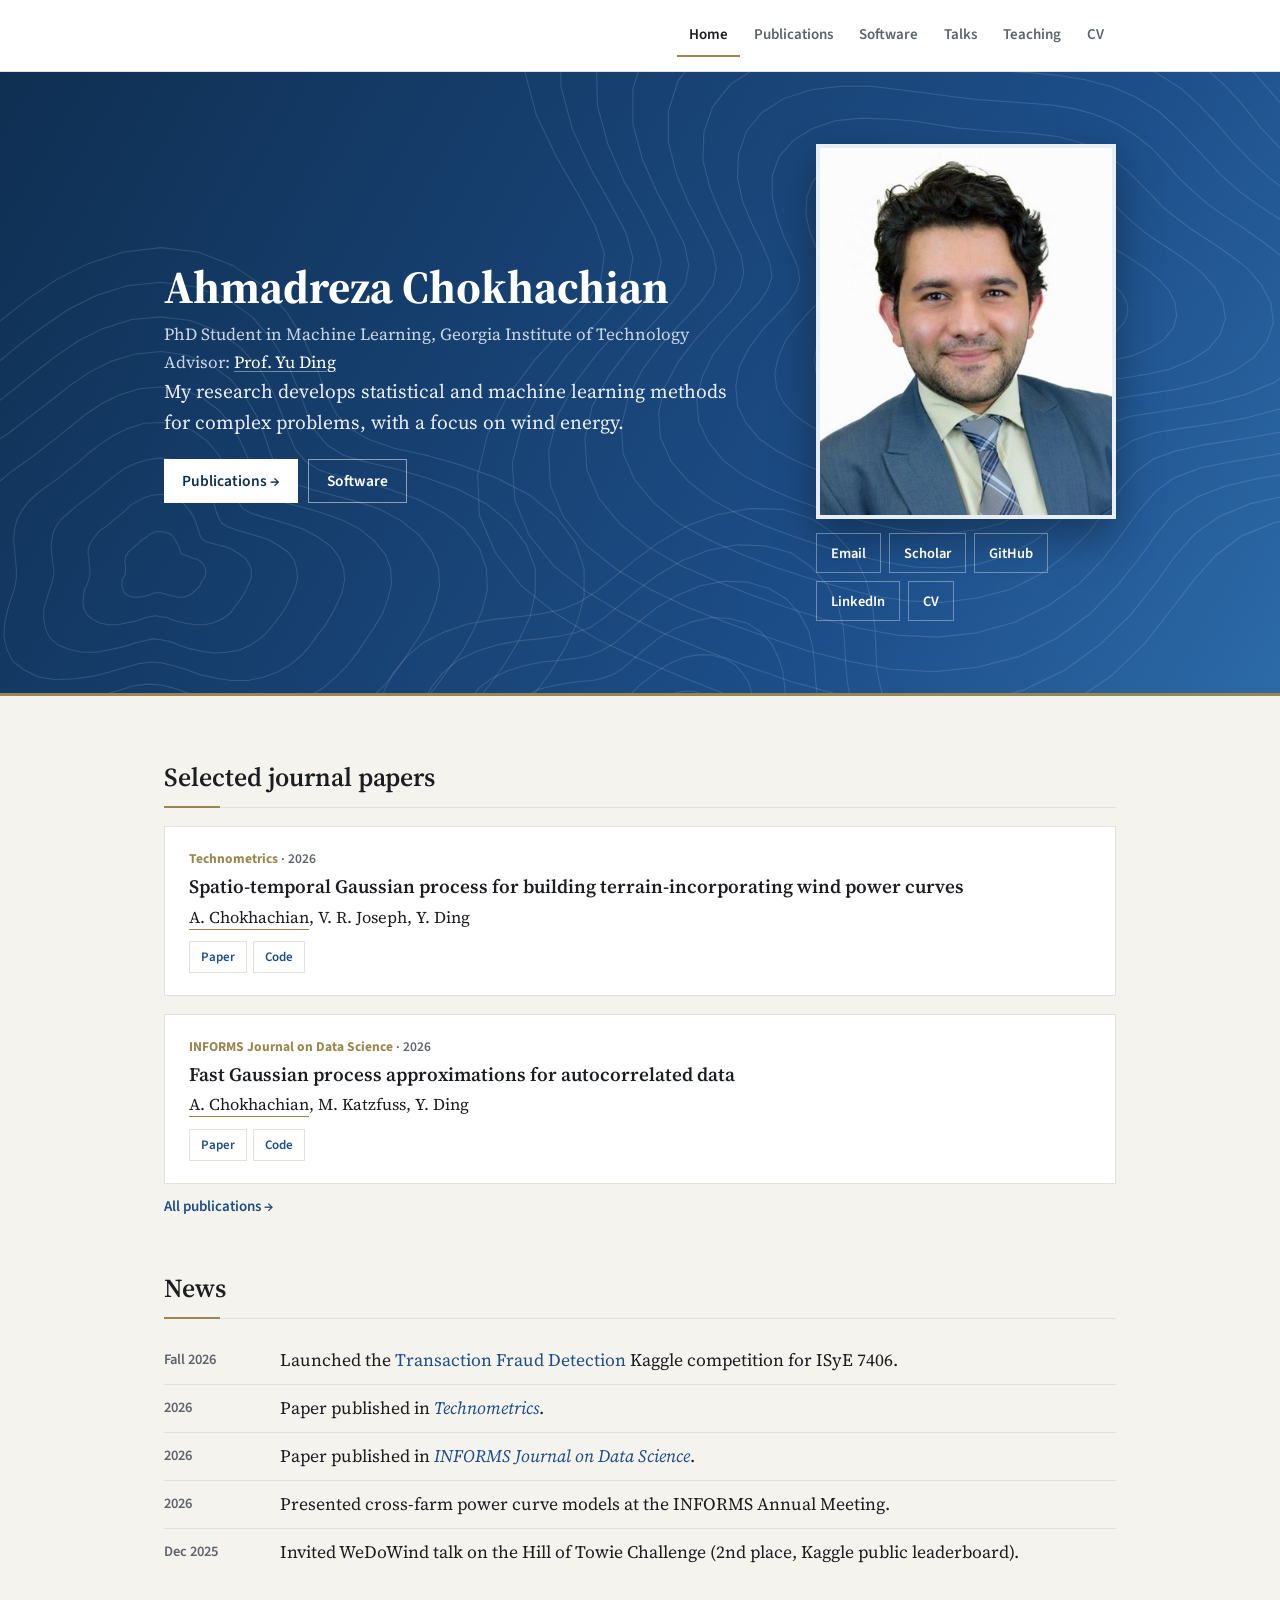
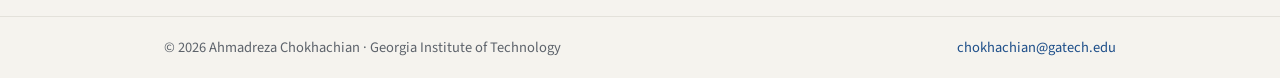
==== commit 9a5196df: "Add files via upload" ====
--- a/index.html
+++ b/index.html
@@ -19,7 +19,6 @@
   <p class="sub">PhD Student in Machine Learning, Georgia Institute of Technology<br>Advisor: <a href="https://www.isye.gatech.edu/users/yu-ding">Prof. Yu Ding</a></p>
   <p class="lede">My research develops statistical and machine learning methods for complex problems, with a focus on wind energy.</p>
   <a class="btn" href="publications.html">Publications →</a><a class="btn ghost" href="software.html">Software</a>
-  <div class="interests"><span>Gaussian processes</span><span>Wind energy data science</span><span>Uncertainty quantification</span><span>Transfer learning</span></div>
  </div>
  <figure class="portrait"><img src="photo.jpg" alt="Portrait of Ahmadreza Chokhachian">
   <div class="links"><a href="mailto:chokhachian@gatech.edu">Email</a><a href="https://scholar.google.com/citations?user=hi71vY8AAAAJ">Scholar</a><a href="https://github.com/AhmadChokhachian">GitHub</a><a href="https://www.linkedin.com/in/ahmadreza-chokhachian-a24803181/">LinkedIn</a><a href="cv.pdf">CV</a></div>
